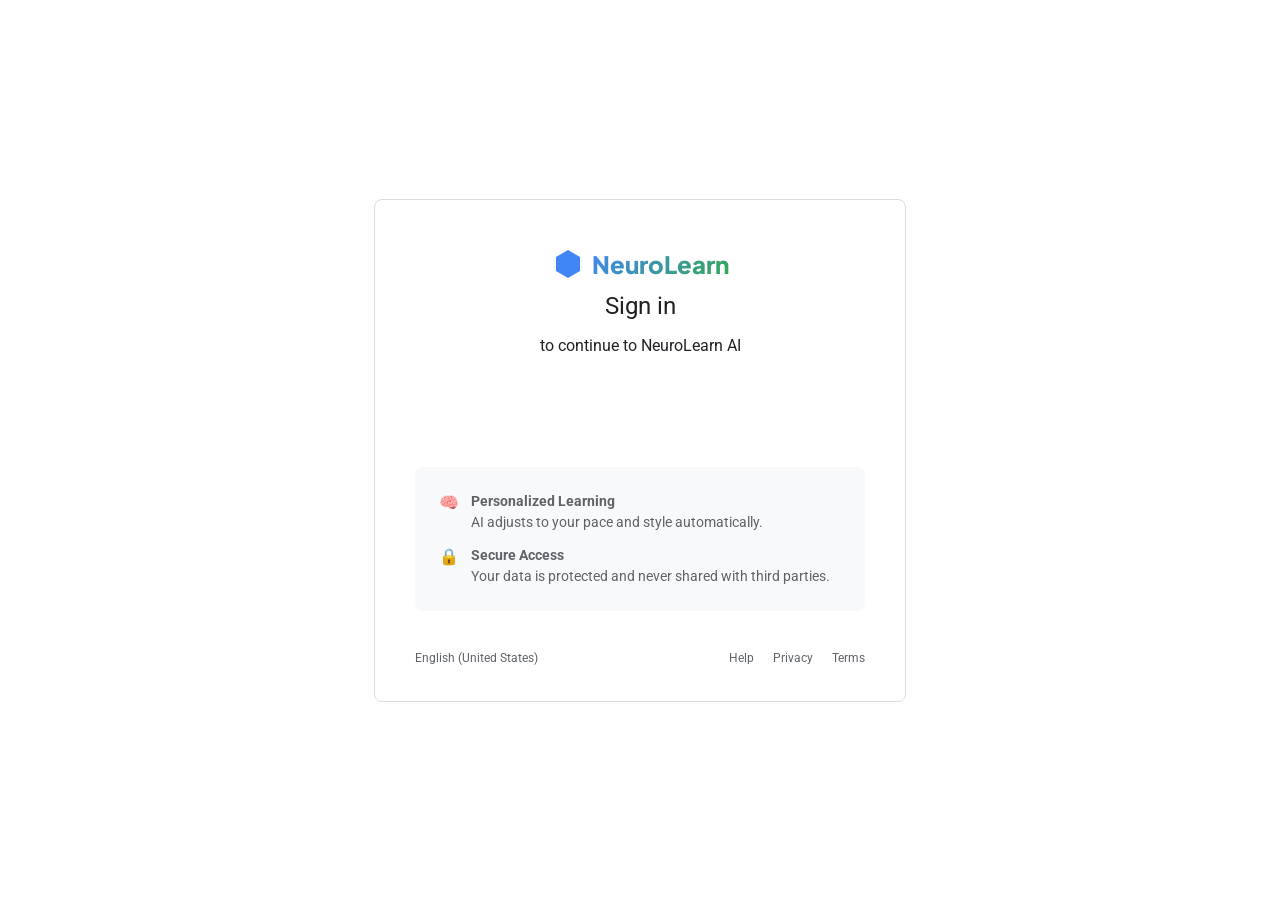
==== frontend/lesson.html @ 1ff62904 "Fix Google Auth and Security" ====
<!DOCTYPE html>
<html lang="en">
<head>
    <meta charset="UTF-8">
    <meta name="viewport" content="width=device-width, initial-scale=1.0">
    <title>NeuroLearn - AI Lesson</title>
    <link rel="stylesheet" href="styles.css">
    <link href="https://fonts.googleapis.com/css2?family=Plus+Jakarta+Sans:wght@300;400;500;600;700;800&family=JetBrains+Mono:wght@400;500&display=swap" rel="stylesheet">
    <style>
        body { background: var(--gray-50); }
        .lesson-page { max-width: 860px; margin: 0 auto; padding: 32px 24px; position: relative; z-index: 1; }
        .back-btn {
            display: inline-flex; align-items: center; gap: 8px;
            color: #667eea; font-weight: 600; font-size: 14px;
            text-decoration: none; margin-bottom: 24px;
            background: white; padding: 8px 16px; border-radius: 10px;
            border: 1px solid #e5e7eb; transition: all 0.2s;
        }
        .back-btn:hover { box-shadow: 0 4px 12px rgba(102,126,234,0.15); transform: translateX(-2px); }
        .lesson-card { background: white; border-radius: 20px; overflow: hidden; box-shadow: 0 4px 24px rgba(0,0,0,0.06); }
        .lesson-header {
            background: linear-gradient(135deg, #667eea, #764ba2);
            padding: 40px; color: white;
        }
        .lesson-meta { display: flex; gap: 12px; flex-wrap: wrap; margin-bottom: 16px; }
        .lesson-tag {
            background: rgba(255,255,255,0.2); padding: 4px 12px;
            border-radius: 20px; font-size: 12px; font-weight: 600;
        }
        .lesson-header h1 { font-size: 28px; font-weight: 800; margin-bottom: 8px; }
        .lesson-header p { opacity: 0.85; font-size: 15px; }
        .objectives {
            background: rgba(255,255,255,0.15); border-radius: 12px;
            padding: 16px 20px; margin-top: 20px;
        }
        .objectives h4 {
            font-size: 13px; font-weight: 700; opacity: 0.8;
            margin-bottom: 8px; letter-spacing: 0.05em;
        }
        .objectives ul { list-style: none; display: flex; flex-direction: column; gap: 6px; }
        .objectives li { font-size: 14px; display: flex; align-items: center; gap: 8px; }
        .objectives li::before { content: '✓'; font-weight: 700; }
        .lesson-body { padding: 40px; }
        .section-block { margin-bottom: 40px; }
        .section-block h3 {
            font-size: 20px; font-weight: 700; color: #111827;
            margin-bottom: 16px; padding-bottom: 8px;
            border-bottom: 2px solid #f3f4f6;
        }
        .section-block p { font-size: 15px; line-height: 1.8; color: #374151; margin-bottom: 16px; }
        .key-point {
            background: linear-gradient(135deg, #667eea10, #764ba210);
            border-left: 4px solid #667eea; border-radius: 0 12px 12px 0;
            padding: 14px 18px; font-size: 14px; font-weight: 600;
            color: #374151; margin-top: 16px;
        }
        .key-point::before { content: '💡 Key Point: '; color: #667eea; }
        .code-block {
            background: #1f2937; color: #e5e7eb; padding: 24px;
            border-radius: 12px; font-family: 'JetBrains Mono', monospace;
            font-size: 13px; line-height: 1.7; overflow-x: auto;
            margin: 16px 0; position: relative;
        }
        .code-block pre { margin: 0; white-space: pre-wrap; word-break: break-word; }
        .code-label {
            position: absolute; top: 8px; right: 12px;
            font-size: 11px; color: #6b7280;
            font-family: 'Plus Jakarta Sans', sans-serif;
        }
        .quiz-section { margin-top: 48px; }
        .quiz-section h2 { font-size: 22px; font-weight: 800; color: #111827; margin-bottom: 24px; }
        .quiz-question {
            background: #f9fafb; border-radius: 16px; padding: 24px;
            margin-bottom: 20px; border: 2px solid #e5e7eb; transition: border-color 0.2s;
        }
        .quiz-question.correct  { border-color: #10b981; background: #f0fdf4; }
        .quiz-question.incorrect { border-color: #ef4444; background: #fef2f2; }
        .question-text { font-size: 16px; font-weight: 600; color: #111827; margin-bottom: 16px; }
        .options { display: flex; flex-direction: column; gap: 10px; }
        .option-btn {
            padding: 12px 16px; background: white; border: 2px solid #e5e7eb;
            border-radius: 10px; text-align: left; cursor: pointer; font-size: 14px;
            font-weight: 500; color: #374151; transition: all 0.2s;
            font-family: 'Plus Jakarta Sans', sans-serif;
        }
        .option-btn:hover:not(:disabled) { border-color: #667eea; color: #667eea; }
        .option-btn.selected-correct   { background: #10b981; border-color: #10b981; color: white; }
        .option-btn.selected-incorrect { background: #ef4444; border-color: #ef4444; color: white; }
        .option-btn.reveal-correct     { background: #d1fae5; border-color: #10b981; color: #065f46; }
        .feedback-box {
            margin-top: 12px; padding: 12px 16px; background: white;
            border-radius: 10px; font-size: 13px; color: #374151;
            line-height: 1.6; display: none; border: 1px solid #e5e7eb;
        }
        .feedback-box.visible { display: block; }
        .ai-loading {
            display: flex; flex-direction: column; align-items: center;
            justify-content: center; padding: 80px 40px; gap: 20px;
        }
        .ai-loading-spinner {
            width: 56px; height: 56px; border: 4px solid #e5e7eb;
            border-top-color: #667eea; border-radius: 50%;
            animation: spin 0.8s linear infinite;
        }
        .ai-loading p     { color: #667eea; font-weight: 600; font-size: 16px; }
        .ai-loading small { color: #9ca3af; font-size: 13px; }
        @keyframes spin { to { transform: rotate(360deg); } }
        .summary-box {
            background: linear-gradient(135deg, #667eea08, #764ba208);
            border: 1px solid #667eea30; border-radius: 16px;
            padding: 24px; margin: 32px 0;
        }
        .summary-box h3 { font-size: 16px; font-weight: 700; color: #667eea; margin-bottom: 8px; }
        .summary-box p  { font-size: 15px; color: #374151; line-height: 1.7; }
        .next-topic-badge {
            display: inline-flex; align-items: center; gap: 8px;
            background: linear-gradient(135deg, #667eea, #764ba2);
            color: white; padding: 8px 16px; border-radius: 20px;
            font-size: 13px; font-weight: 600; margin-top: 12px;
        }
        .lesson-actions {
            display: flex; justify-content: space-between; align-items: center;
            padding: 24px 40px; border-top: 1px solid #f3f4f6; background: #fafafa;
        }
        .complete-btn {
            background: linear-gradient(135deg, #10b981, #059669);
            color: white; border: none; padding: 12px 28px;
            border-radius: 12px; font-size: 15px; font-weight: 700;
            cursor: pointer; transition: all 0.2s;
            font-family: 'Plus Jakarta Sans', sans-serif;
        }
        .complete-btn:hover    { transform: translateY(-2px); box-shadow: 0 8px 20px rgba(16,185,129,0.3); }
        .complete-btn:disabled { opacity: 0.6; cursor: not-allowed; transform: none; }
        .score-badge { font-size: 14px; font-weight: 600; color: #6b7280; }
        .score-badge span { color: #667eea; font-size: 20px; font-weight: 800; }
        .error-btn {
            background: linear-gradient(135deg, #667eea, #764ba2);
            color: white; border: none; padding: 12px 28px;
            border-radius: 12px; font-size: 15px; font-weight: 700;
            cursor: pointer; margin-top: 16px;
            font-family: 'Plus Jakarta Sans', sans-serif;
        }
    </style>
</head>
<body>
    <div class="animated-bg">
        <div class="gradient-orb orb-1"></div>
        <div class="gradient-orb orb-2"></div>
    </div>

    <div class="lesson-page">
        <a href="index.html" class="back-btn">← Back to Dashboard</a>

        <div class="lesson-card" id="lesson-card">
            <div class="ai-loading" id="ai-loading">
                <div class="ai-loading-spinner"></div>
                <p>🧠 Gemini AI is generating your lesson...</p>
                <small>Personalizing content for your learning style</small>
            </div>
        </div>
    </div>

    <script>
        const API_BASE_URL = 'https://ai-neuro-backend.onrender.com';

        // Get user from localStorage
        const userStr = localStorage.getItem('neurolearn_user');
        const currentUser = userStr ? JSON.parse(userStr) : null;
        if (!currentUser || !currentUser.user_id) {
            window.location.href = 'login.html';
        }
        
        const AUTH_TOKEN = currentUser?.id_token;

        // Get URL params
        const params     = new URLSearchParams(window.location.search);
        const topic      = params.get('topic')      || 'Dictionary Methods & Comprehensions';
        const difficulty = params.get('difficulty') || 'intermediate';

        let lessonData   = null;
        let quizScore    = 0;
        let quizAnswered = 0;

        window.addEventListener('load', generateLesson);

        async function generateLesson() {
            // Show loading state
            document.getElementById('lesson-card').innerHTML = `
                <div class="ai-loading">
                    <div class="ai-loading-spinner"></div>
                    <p>🧠 Gemini AI is generating your lesson...</p>
                    <small>Personalizing content for your learning style</small>
                </div>
            `;

            try {
                const response = await fetch(`${API_BASE_URL}/api/v1/adaptation/generate-lesson`, {
                    method: 'POST',
                    headers: { 
                        'Content-Type': 'application/json',
                        'Authorization': `Bearer ${AUTH_TOKEN}`
                    },
                    body: JSON.stringify({
                        user_id: currentUser.user_id,
                        topic: topic,
                        learning_style: currentUser.learning_style || 'visual',
                        difficulty: difficulty,
                        user_name: currentUser.name?.split(' ')[0] || 'Student',
                        cognitive_capacity: currentUser.cognitive_capacity || 7.0
                    })
                });

                if (!response.ok) throw new Error('Generation failed');

                const result = await response.json();
                lessonData = result.data;
                renderLesson(lessonData);

            } catch (error) {
                console.error('Lesson generation error:', error);
                renderError();
            }
        }

        function renderLesson(lesson) {
            const card = document.getElementById('lesson-card');

            const sectionsHTML = lesson.sections.map(section => `
                <div class="section-block">
                    <h3>${section.heading}</h3>
                    <p>${section.content}</p>
                    ${section.code_example ? `
                        <div class="code-block">
                            <span class="code-label">Python</span>
                            <pre>${escapeHtml(section.code_example)}</pre>
                        </div>` : ''}
                    ${section.key_point ? `
                        <div class="key-point">${section.key_point}</div>` : ''}
                </div>
            `).join('');

            const quizHTML = lesson.quiz.map((q, i) => `
                <div class="quiz-question" id="q-${i}">
                    <div class="question-text">Q${i + 1}. ${q.question}</div>
                    <div class="options">
                        ${q.options.map((opt, j) => `
                            <button class="option-btn"
                                onclick="answerQuiz(${i}, ${j})"
                                id="opt-${i}-${j}">
                                ${String.fromCharCode(65 + j)}. ${opt}
                            </button>
                        `).join('')}
                    </div>
                    <div class="feedback-box" id="feedback-${i}"></div>
                </div>
            `).join('');

            card.innerHTML = `
                <div class="lesson-header">
                    <div class="lesson-meta">
                        <span class="lesson-tag">🤖 AI Generated</span>
                        <span class="lesson-tag">${lesson.duration_minutes} min</span>
                        <span class="lesson-tag">${difficulty}</span>
                        <span class="lesson-tag">${currentUser.learning_style || 'visual'} learner</span>
                    </div>
                    <h1>${lesson.title}</h1>
                    <p>${lesson.module}</p>
                    <div class="objectives">
                        <h4>LEARNING OBJECTIVES</h4>
                        <ul>${lesson.objectives.map(o => `<li>${o}</li>`).join('')}</ul>
                    </div>
                </div>

                <div class="lesson-body">
                    ${sectionsHTML}

                    <div class="summary-box">
                        <h3>📝 Summary</h3>
                        <p>${lesson.summary}</p>
                        <div class="next-topic-badge">→ Next: ${lesson.next_topic}</div>
                    </div>

                    <div class="quiz-section">
                        <h2>🧪 Knowledge Check</h2>
                        ${quizHTML}
                    </div>
                </div>

                <div class="lesson-actions">
                    <div class="score-badge">
                        Quiz Score: <span id="score-display">0</span> / ${lesson.quiz.length}
                    </div>
                    <button class="complete-btn" onclick="markComplete()" id="complete-btn">
                        Mark Complete ✓
                    </button>
                </div>
            `;
        }

        async function answerQuiz(questionIndex, answerIndex) {
            const q = lessonData.quiz[questionIndex];

            // Disable all options for this question
            document.querySelectorAll(`#q-${questionIndex} .option-btn`)
                .forEach(btn => btn.disabled = true);

            const isCorrect   = answerIndex === q.correct;
            const questionEl  = document.getElementById(`q-${questionIndex}`);
            const feedbackEl  = document.getElementById(`feedback-${questionIndex}`);
            const selectedBtn = document.getElementById(`opt-${questionIndex}-${answerIndex}`);

            selectedBtn.classList.add(isCorrect ? 'selected-correct' : 'selected-incorrect');

            if (!isCorrect) {
                document.getElementById(`opt-${questionIndex}-${q.correct}`)
                    .classList.add('reveal-correct');
            }

            questionEl.classList.add(isCorrect ? 'correct' : 'incorrect');

            if (isCorrect) quizScore++;
            quizAnswered++;

            const scoreEl = document.getElementById('score-display');
            if (scoreEl) scoreEl.textContent = quizScore;

            // Show AI feedback
            feedbackEl.textContent = '🤖 Getting personalized feedback...';
            feedbackEl.classList.add('visible');

            try {
                const res = await fetch(`${API_BASE_URL}/api/v1/adaptation/quiz-feedback`, {
                    method: 'POST',
                    headers: { 
                        'Content-Type': 'application/json',
                        'Authorization': `Bearer ${AUTH_TOKEN}`
                    },
                    body: JSON.stringify({
                        question: q.question,
                        user_answer: answerIndex,
                        correct_answer: q.correct,
                        explanation: q.explanation,
                        learning_style: currentUser.learning_style || 'visual'
                    })
                });

                const data = await res.json();
                feedbackEl.textContent = data.data.feedback;

            } catch {
                feedbackEl.textContent = isCorrect
                    ? `✅ Correct! ${q.explanation}`
                    : `❌ ${q.explanation}`;
            }
        }

        async function markComplete() {
            const btn = document.getElementById('complete-btn');
            btn.disabled = true;
            btn.textContent = 'Saving...';

            try {
                await fetch(`${API_BASE_URL}/api/v1/assessment/analytics`, {
                    method: 'POST',
                    headers: { 
                        'Content-Type': 'application/json',
                        'Authorization': `Bearer ${AUTH_TOKEN}`
                    },
                    body: JSON.stringify({
                        user_id: currentUser.user_id,
                        session_id: `session_${Date.now()}`,
                        engagement_score: 0.85,
                        focus_level: 0.80,
                        interaction_count: quizAnswered,
                        time_on_task_minutes: lessonData?.duration_minutes || 30,
                        completion_rate: 1.0,
                        error_rate: quizAnswered > 0
                            ? (quizAnswered - quizScore) / quizAnswered
                            : 0,
                        help_requests: 0
                    })
                });
            } catch (e) {
                console.log('Analytics error:', e);
            }

            btn.textContent = '✅ Completed!';
            btn.style.background = 'linear-gradient(135deg, #10b981, #059669)';

            setTimeout(() => window.location.href = 'index.html', 1500);
        }

        function renderError() {
            document.getElementById('lesson-card').innerHTML = `
                <div class="ai-loading">
                    <p style="color:#ef4444; font-size:18px;">⚠️ Failed to generate lesson</p>
                    <small>Check your GEMINI_API_KEY in Render environment variables</small>
                    <button class="error-btn" onclick="generateLesson()">Try Again</button>
                </div>
            `;
        }

        function escapeHtml(str) {
            if (!str) return '';
            return str
                .replace(/&/g, '&amp;')
                .replace(/</g, '&lt;')
                .replace(/>/g, '&gt;')
                .replace(/"/g, '&quot;');
        }
    </script>
</body>
</html>
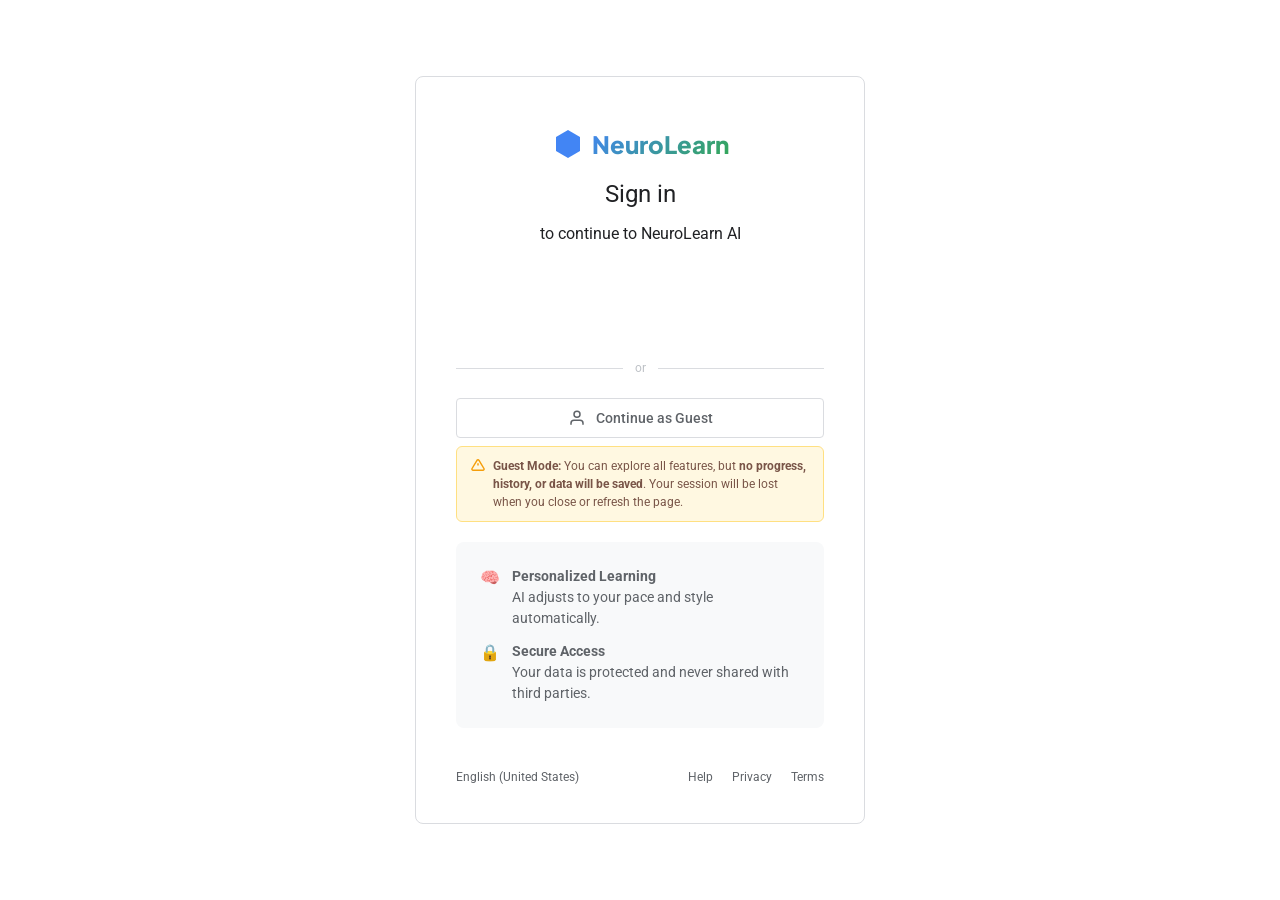
==== commit b064bbc7: "feat: Next-level UI/UX overhaul — dark mode, modals, quiz engine, streak calendar, animations, all b" ====
--- a/frontend/lesson.html
+++ b/frontend/lesson.html
@@ -1,413 +1,603 @@
 <!DOCTYPE html>
 <html lang="en">
 <head>
-    <meta charset="UTF-8">
-    <meta name="viewport" content="width=device-width, initial-scale=1.0">
-    <title>NeuroLearn - AI Lesson</title>
-    <link rel="stylesheet" href="styles.css">
-    <link href="https://fonts.googleapis.com/css2?family=Plus+Jakarta+Sans:wght@300;400;500;600;700;800&family=JetBrains+Mono:wght@400;500&display=swap" rel="stylesheet">
-    <style>
-        body { background: var(--gray-50); }
-        .lesson-page { max-width: 860px; margin: 0 auto; padding: 32px 24px; position: relative; z-index: 1; }
-        .back-btn {
-            display: inline-flex; align-items: center; gap: 8px;
-            color: #667eea; font-weight: 600; font-size: 14px;
-            text-decoration: none; margin-bottom: 24px;
-            background: white; padding: 8px 16px; border-radius: 10px;
-            border: 1px solid #e5e7eb; transition: all 0.2s;
-        }
-        .back-btn:hover { box-shadow: 0 4px 12px rgba(102,126,234,0.15); transform: translateX(-2px); }
-        .lesson-card { background: white; border-radius: 20px; overflow: hidden; box-shadow: 0 4px 24px rgba(0,0,0,0.06); }
-        .lesson-header {
-            background: linear-gradient(135deg, #667eea, #764ba2);
-            padding: 40px; color: white;
-        }
-        .lesson-meta { display: flex; gap: 12px; flex-wrap: wrap; margin-bottom: 16px; }
-        .lesson-tag {
-            background: rgba(255,255,255,0.2); padding: 4px 12px;
-            border-radius: 20px; font-size: 12px; font-weight: 600;
-        }
-        .lesson-header h1 { font-size: 28px; font-weight: 800; margin-bottom: 8px; }
-        .lesson-header p { opacity: 0.85; font-size: 15px; }
-        .objectives {
-            background: rgba(255,255,255,0.15); border-radius: 12px;
-            padding: 16px 20px; margin-top: 20px;
-        }
-        .objectives h4 {
-            font-size: 13px; font-weight: 700; opacity: 0.8;
-            margin-bottom: 8px; letter-spacing: 0.05em;
-        }
-        .objectives ul { list-style: none; display: flex; flex-direction: column; gap: 6px; }
-        .objectives li { font-size: 14px; display: flex; align-items: center; gap: 8px; }
-        .objectives li::before { content: '✓'; font-weight: 700; }
-        .lesson-body { padding: 40px; }
-        .section-block { margin-bottom: 40px; }
-        .section-block h3 {
-            font-size: 20px; font-weight: 700; color: #111827;
-            margin-bottom: 16px; padding-bottom: 8px;
-            border-bottom: 2px solid #f3f4f6;
-        }
-        .section-block p { font-size: 15px; line-height: 1.8; color: #374151; margin-bottom: 16px; }
-        .key-point {
-            background: linear-gradient(135deg, #667eea10, #764ba210);
-            border-left: 4px solid #667eea; border-radius: 0 12px 12px 0;
-            padding: 14px 18px; font-size: 14px; font-weight: 600;
-            color: #374151; margin-top: 16px;
-        }
-        .key-point::before { content: '💡 Key Point: '; color: #667eea; }
-        .code-block {
-            background: #1f2937; color: #e5e7eb; padding: 24px;
-            border-radius: 12px; font-family: 'JetBrains Mono', monospace;
-            font-size: 13px; line-height: 1.7; overflow-x: auto;
-            margin: 16px 0; position: relative;
-        }
-        .code-block pre { margin: 0; white-space: pre-wrap; word-break: break-word; }
-        .code-label {
-            position: absolute; top: 8px; right: 12px;
-            font-size: 11px; color: #6b7280;
-            font-family: 'Plus Jakarta Sans', sans-serif;
-        }
-        .quiz-section { margin-top: 48px; }
-        .quiz-section h2 { font-size: 22px; font-weight: 800; color: #111827; margin-bottom: 24px; }
-        .quiz-question {
-            background: #f9fafb; border-radius: 16px; padding: 24px;
-            margin-bottom: 20px; border: 2px solid #e5e7eb; transition: border-color 0.2s;
-        }
-        .quiz-question.correct  { border-color: #10b981; background: #f0fdf4; }
-        .quiz-question.incorrect { border-color: #ef4444; background: #fef2f2; }
-        .question-text { font-size: 16px; font-weight: 600; color: #111827; margin-bottom: 16px; }
-        .options { display: flex; flex-direction: column; gap: 10px; }
-        .option-btn {
-            padding: 12px 16px; background: white; border: 2px solid #e5e7eb;
-            border-radius: 10px; text-align: left; cursor: pointer; font-size: 14px;
-            font-weight: 500; color: #374151; transition: all 0.2s;
-            font-family: 'Plus Jakarta Sans', sans-serif;
-        }
-        .option-btn:hover:not(:disabled) { border-color: #667eea; color: #667eea; }
-        .option-btn.selected-correct   { background: #10b981; border-color: #10b981; color: white; }
-        .option-btn.selected-incorrect { background: #ef4444; border-color: #ef4444; color: white; }
-        .option-btn.reveal-correct     { background: #d1fae5; border-color: #10b981; color: #065f46; }
-        .feedback-box {
-            margin-top: 12px; padding: 12px 16px; background: white;
-            border-radius: 10px; font-size: 13px; color: #374151;
-            line-height: 1.6; display: none; border: 1px solid #e5e7eb;
-        }
-        .feedback-box.visible { display: block; }
-        .ai-loading {
-            display: flex; flex-direction: column; align-items: center;
-            justify-content: center; padding: 80px 40px; gap: 20px;
-        }
-        .ai-loading-spinner {
-            width: 56px; height: 56px; border: 4px solid #e5e7eb;
-            border-top-color: #667eea; border-radius: 50%;
-            animation: spin 0.8s linear infinite;
-        }
-        .ai-loading p     { color: #667eea; font-weight: 600; font-size: 16px; }
-        .ai-loading small { color: #9ca3af; font-size: 13px; }
-        @keyframes spin { to { transform: rotate(360deg); } }
-        .summary-box {
-            background: linear-gradient(135deg, #667eea08, #764ba208);
-            border: 1px solid #667eea30; border-radius: 16px;
-            padding: 24px; margin: 32px 0;
-        }
-        .summary-box h3 { font-size: 16px; font-weight: 700; color: #667eea; margin-bottom: 8px; }
-        .summary-box p  { font-size: 15px; color: #374151; line-height: 1.7; }
-        .next-topic-badge {
-            display: inline-flex; align-items: center; gap: 8px;
-            background: linear-gradient(135deg, #667eea, #764ba2);
-            color: white; padding: 8px 16px; border-radius: 20px;
-            font-size: 13px; font-weight: 600; margin-top: 12px;
-        }
-        .lesson-actions {
-            display: flex; justify-content: space-between; align-items: center;
-            padding: 24px 40px; border-top: 1px solid #f3f4f6; background: #fafafa;
-        }
-        .complete-btn {
-            background: linear-gradient(135deg, #10b981, #059669);
-            color: white; border: none; padding: 12px 28px;
-            border-radius: 12px; font-size: 15px; font-weight: 700;
-            cursor: pointer; transition: all 0.2s;
-            font-family: 'Plus Jakarta Sans', sans-serif;
-        }
-        .complete-btn:hover    { transform: translateY(-2px); box-shadow: 0 8px 20px rgba(16,185,129,0.3); }
-        .complete-btn:disabled { opacity: 0.6; cursor: not-allowed; transform: none; }
-        .score-badge { font-size: 14px; font-weight: 600; color: #6b7280; }
-        .score-badge span { color: #667eea; font-size: 20px; font-weight: 800; }
-        .error-btn {
-            background: linear-gradient(135deg, #667eea, #764ba2);
-            color: white; border: none; padding: 12px 28px;
-            border-radius: 12px; font-size: 15px; font-weight: 700;
-            cursor: pointer; margin-top: 16px;
-            font-family: 'Plus Jakarta Sans', sans-serif;
-        }
-    </style>
+<meta charset="UTF-8">
+<meta name="viewport" content="width=device-width, initial-scale=1.0">
+<title>Lesson — NeuroLearn AI</title>
+<meta name="description" content="AI-generated adaptive lesson with quiz.">
+<link href="https://fonts.googleapis.com/css2?family=Plus+Jakarta+Sans:wght@400;500;600;700;800&display=swap" rel="stylesheet">
+<link rel="stylesheet" href="styles.css">
+<style>
+/* Lesson-specific overrides */
+.lesson-page { margin-left:var(--sidebar-w); padding:28px 32px; min-height:100vh; position:relative; z-index:1; }
+@media(max-width:768px){.lesson-page{margin-left:0;padding:16px;}}
+
+.lesson-top { display:flex; align-items:center; gap:12px; margin-bottom:24px; flex-wrap:wrap; }
+.back-btn { display:flex; align-items:center; gap:6px; background:var(--surface-2); border:1px solid var(--border);
+  border-radius:var(--radius-sm); padding:8px 14px; color:var(--text-secondary); font-size:13px; font-weight:600;
+  cursor:pointer; font-family:inherit; transition:all var(--dur-fast); text-decoration:none; }
+.back-btn:hover { background:var(--surface-3); color:var(--text-primary); }
+
+.lesson-title-area { flex:1; }
+.lesson-title { font-size:22px; font-weight:800; }
+.lesson-meta-row { display:flex; gap:8px; margin-top:4px; align-items:center; }
+
+.lesson-grid { display:grid; grid-template-columns:1fr 340px; gap:20px; }
+@media(max-width:1000px){.lesson-grid{grid-template-columns:1fr;}}
+
+/* Content area */
+.content-area {
+  background:var(--surface-1); border:1px solid var(--border); border-radius:var(--radius-lg);
+  overflow:hidden; display:flex; flex-direction:column;
+}
+.content-scroll { flex:1; padding:28px; overflow-y:auto; line-height:1.8; }
+.content-scroll h2 { font-size:19px; font-weight:800; margin:22px 0 10px; color:var(--brand-purple); }
+.content-scroll h3 { font-size:15px; font-weight:700; margin:16px 0 8px; color:var(--text-primary); }
+.content-scroll p  { color:var(--text-secondary); margin-bottom:12px; }
+.content-scroll ul { color:var(--text-secondary); padding-left:20px; margin-bottom:12px; }
+.content-scroll li { margin-bottom:5px; }
+.content-scroll code {
+  background:var(--surface-3); color:var(--brand-teal);
+  padding:2px 7px; border-radius:4px; font-size:13px; font-family:monospace;
+}
+.content-scroll pre {
+  background:var(--surface-3); padding:16px; border-radius:var(--radius-md);
+  overflow-x:auto; margin:12px 0; border:1px solid var(--border);
+  font-family:monospace; font-size:13px; color:var(--text-primary);
+}
+.section-loader { display:flex; flex-direction:column; gap:12px; padding:20px 0; }
+.skel { height:16px; border-radius:6px; }
+.skel-sm { width:60%; }
+.skel-md { width:85%; }
+.skel-lg { width:95%; }
+
+.content-footer {
+  padding:18px 28px; border-top:1px solid var(--border);
+  display:flex; justify-content:space-between; align-items:center; gap:12px;
+}
+.lesson-progress { flex:1; }
+.lesson-progress-bar { height:6px; background:var(--surface-3); border-radius:4px; overflow:hidden; margin-top:4px; }
+.lesson-progress-fill { height:100%; background:var(--grad-primary); width:0%; transition:width 1s var(--ease-spring); border-radius:4px; }
+
+/* Sidebar panel */
+.lesson-sidebar { display:flex; flex-direction:column; gap:16px; }
+
+/* Quiz card */
+.quiz-card {
+  background:var(--surface-1); border:1px solid var(--border); border-radius:var(--radius-lg); overflow:hidden;
+  position:sticky; top:20px;
+}
+.quiz-head { padding:18px 20px; border-bottom:1px solid var(--border); display:flex; justify-content:space-between; align-items:center; }
+.quiz-head-title { font-size:14px; font-weight:700; }
+.quiz-counter { font-size:12px; color:var(--text-muted); }
+.quiz-body { padding:20px; }
+
+.question-text { font-size:14px; font-weight:600; margin-bottom:14px; line-height:1.5; color:var(--text-primary); }
+.options-list { display:flex; flex-direction:column; gap:8px; }
+.opt-btn {
+  padding:11px 15px; border-radius:var(--radius-sm);
+  border:1.5px solid var(--border); background:var(--surface-2);
+  color:var(--text-secondary); font-size:13px; font-weight:500;
+  cursor:pointer; text-align:left; font-family:inherit; width:100%;
+  transition:all var(--dur-fast);
+}
+.opt-btn:hover:not(:disabled) { border-color:var(--brand-purple); background:rgba(124,92,252,.08); color:var(--text-primary); }
+.opt-btn.selected { border-color:var(--brand-purple); background:rgba(124,92,252,.15); color:var(--brand-purple); }
+.opt-btn.correct  { border-color:var(--brand-teal);   background:rgba(0,212,170,.12); color:var(--brand-teal); }
+.opt-btn.wrong    { border-color:#f05f5f;              background:rgba(240,95,95,.10); color:#f05f5f; }
+
+.quiz-feedback {
+  margin-top:12px; padding:10px 14px; border-radius:var(--radius-sm); font-size:12px; display:none;
+}
+.quiz-feedback.show{ display:block; }
+.fb-correct { background:rgba(0,212,170,.1); border:1px solid rgba(0,212,170,.25); color:var(--brand-teal); }
+.fb-wrong   { background:rgba(240,95,95,.1); border:1px solid rgba(240,95,95,.25); color:#f05f5f; }
+
+.quiz-action { margin-top:14px; display:flex; gap:8px; justify-content:flex-end; }
+
+/* Score card */
+.score-card {
+  background:var(--surface-1); border:1px solid var(--border); border-radius:var(--radius-lg); padding:20px;
+  text-align:center;
+}
+.score-ring { margin:0 auto 12px; display:flex; align-items:center; justify-content:center; position:relative; }
+.score-ring-inner { position:absolute; text-align:center; }
+.score-big { font-size:24px; font-weight:800; }
+.score-sub { font-size:10px; color:var(--text-muted); }
+.score-label { font-size:13px; color:var(--text-secondary); margin-top:6px; }
+
+/* Floating AI badge */
+.ai-badge {
+  position:fixed; bottom:24px; right:24px; z-index:100;
+  background:var(--grad-primary); color:#fff;
+  border-radius:50px; padding:10px 18px; font-size:12px; font-weight:700;
+  box-shadow:var(--shadow-purple); display:flex; align-items:center; gap:6px;
+  animation:float-badge 3s ease-in-out infinite;
+  cursor:pointer;
+}
+@keyframes float-badge {
+  0%,100%{transform:translateY(0);}
+  50%{transform:translateY(-5px);}
+}
+
+/* Loading spinner full screen */
+.full-loader {
+  display:flex; flex-direction:column; align-items:center; justify-content:center;
+  padding:60px 20px; gap:16px;
+}
+.big-spinner {
+  width:40px; height:40px; border:3px solid var(--surface-3);
+  border-top-color:var(--brand-purple); border-radius:50%;
+  animation:spin 1s linear infinite;
+}
+.loading-text { font-size:14px; color:var(--text-secondary); }
+</style>
 </head>
 <body>
-    <div class="animated-bg">
-        <div class="gradient-orb orb-1"></div>
-        <div class="gradient-orb orb-2"></div>
+
+<div class="mesh-bg">
+  <div class="mesh-orb mesh-orb-1"></div>
+  <div class="mesh-orb mesh-orb-2"></div>
+</div>
+
+<div id="toast-container"></div>
+
+<!-- Mobile hamburger -->
+<button class="hamburger" id="hamburger">☰</button>
+<div class="sidebar-overlay" id="sidebar-overlay"></div>
+
+<!-- Sidebar -->
+<aside class="sidebar" id="sidebar">
+  <div class="sidebar-header">
+    <a href="index.html" class="logo">
+      <div class="logo-icon">🧠</div>
+      <span class="logo-text">NeuroLearn</span>
+    </a>
+  </div>
+  <div class="nav-section">
+    <span class="nav-label">Navigation</span>
+    <a class="nav-item" href="index.html">
+      <span class="icon">🏠</span><span class="label">Dashboard</span>
+    </a>
+    <a class="nav-item active" href="#">
+      <span class="icon">📖</span><span class="label">Current Lesson</span>
+    </a>
+  </div>
+  <div class="sidebar-footer">
+    <div class="user-card">
+      <div class="user-avatar" id="user-avatar"><span id="user-initials">?</span></div>
+      <div class="user-info">
+        <div class="user-name" id="user-name">Loading…</div>
+        <div class="user-email" id="user-email">…</div>
+      </div>
     </div>
-
-    <div class="lesson-page">
-        <a href="index.html" class="back-btn">← Back to Dashboard</a>
-
-        <div class="lesson-card" id="lesson-card">
-            <div class="ai-loading" id="ai-loading">
-                <div class="ai-loading-spinner"></div>
-                <p>🧠 Gemini AI is generating your lesson...</p>
-                <small>Personalizing content for your learning style</small>
-            </div>
+    <button class="logout-btn" onclick="logout()">
+      <svg width="13" height="13" viewBox="0 0 24 24" fill="none" stroke="currentColor" stroke-width="2"><path d="M9 21H5a2 2 0 0 1-2-2V5a2 2 0 0 1 2-2h4"/><polyline points="16 17 21 12 16 7"/><line x1="21" y1="12" x2="9" y2="12"/></svg>
+      Sign Out
+    </button>
+  </div>
+</aside>
+
+<div class="lesson-page">
+
+  <!-- Top bar -->
+  <div class="lesson-top anim-rise">
+    <a href="index.html" class="back-btn">
+      <svg width="14" height="14" viewBox="0 0 24 24" fill="none" stroke="currentColor" stroke-width="2"><polyline points="15 18 9 12 15 6"/></svg>
+      Dashboard
+    </a>
+    <div class="lesson-title-area">
+      <div class="lesson-title" id="lesson-title">AI Lesson</div>
+      <div class="lesson-meta-row">
+        <span class="chip chip-purple" id="lesson-diff-chip">Intermediate</span>
+        <span class="chip chip-teal" id="lesson-ai-badge">🤖 AI Generated</span>
+        <span style="font-size:12px;color:var(--text-muted)" id="lesson-duration"></span>
+      </div>
+    </div>
+  </div>
+
+  <!-- Main grid -->
+  <div class="lesson-grid">
+
+    <!-- Content area -->
+    <div class="content-area anim-rise" style="--delay:.1s">
+      <div class="content-scroll" id="lesson-content">
+        <!-- Loading skeleton -->
+        <div class="full-loader" id="content-loader">
+          <div class="big-spinner"></div>
+          <div class="loading-text">Generating your personalized lesson…</div>
+          <div style="font-size:11px;color:var(--text-muted)">This may take 10–20 seconds ☕</div>
         </div>
+      </div>
+      <div class="content-footer">
+        <div class="lesson-progress">
+          <div style="font-size:11px;color:var(--text-muted);margin-bottom:4px" id="progress-label">Reading…</div>
+          <div class="lesson-progress-bar">
+            <div class="lesson-progress-fill" id="lesson-prog-fill"></div>
+          </div>
+        </div>
+        <div style="display:flex;gap:8px">
+          <a href="index.html" class="btn btn-ghost btn-sm">← Back</a>
+          <button class="btn btn-primary btn-sm" id="btn-next-lesson" style="display:none" onclick="loadNewLesson()">
+            Next Lesson →
+          </button>
+        </div>
+      </div>
     </div>
 
-    <script>
-        const API_BASE_URL = 'https://ai-neuro-backend.onrender.com';
-
-        // Get user from localStorage
-        const userStr = localStorage.getItem('neurolearn_user');
-        const currentUser = userStr ? JSON.parse(userStr) : null;
-        if (!currentUser || !currentUser.user_id) {
-            window.location.href = 'login.html';
-        }
-        
-        const AUTH_TOKEN = currentUser?.id_token;
-
-        // Get URL params
-        const params     = new URLSearchParams(window.location.search);
-        const topic      = params.get('topic')      || 'Dictionary Methods & Comprehensions';
-        const difficulty = params.get('difficulty') || 'intermediate';
-
-        let lessonData   = null;
-        let quizScore    = 0;
-        let quizAnswered = 0;
-
-        window.addEventListener('load', generateLesson);
-
-        async function generateLesson() {
-            // Show loading state
-            document.getElementById('lesson-card').innerHTML = `
-                <div class="ai-loading">
-                    <div class="ai-loading-spinner"></div>
-                    <p>🧠 Gemini AI is generating your lesson...</p>
-                    <small>Personalizing content for your learning style</small>
-                </div>
-            `;
-
-            try {
-                const response = await fetch(`${API_BASE_URL}/api/v1/adaptation/generate-lesson`, {
-                    method: 'POST',
-                    headers: { 
-                        'Content-Type': 'application/json',
-                        'Authorization': `Bearer ${AUTH_TOKEN}`
-                    },
-                    body: JSON.stringify({
-                        user_id: currentUser.user_id,
-                        topic: topic,
-                        learning_style: currentUser.learning_style || 'visual',
-                        difficulty: difficulty,
-                        user_name: currentUser.name?.split(' ')[0] || 'Student',
-                        cognitive_capacity: currentUser.cognitive_capacity || 7.0
-                    })
-                });
-
-                if (!response.ok) throw new Error('Generation failed');
-
-                const result = await response.json();
-                lessonData = result.data;
-                renderLesson(lessonData);
-
-            } catch (error) {
-                console.error('Lesson generation error:', error);
-                renderError();
-            }
-        }
-
-        function renderLesson(lesson) {
-            const card = document.getElementById('lesson-card');
-
-            const sectionsHTML = lesson.sections.map(section => `
-                <div class="section-block">
-                    <h3>${section.heading}</h3>
-                    <p>${section.content}</p>
-                    ${section.code_example ? `
-                        <div class="code-block">
-                            <span class="code-label">Python</span>
-                            <pre>${escapeHtml(section.code_example)}</pre>
-                        </div>` : ''}
-                    ${section.key_point ? `
-                        <div class="key-point">${section.key_point}</div>` : ''}
-                </div>
-            `).join('');
-
-            const quizHTML = lesson.quiz.map((q, i) => `
-                <div class="quiz-question" id="q-${i}">
-                    <div class="question-text">Q${i + 1}. ${q.question}</div>
-                    <div class="options">
-                        ${q.options.map((opt, j) => `
-                            <button class="option-btn"
-                                onclick="answerQuiz(${i}, ${j})"
-                                id="opt-${i}-${j}">
-                                ${String.fromCharCode(65 + j)}. ${opt}
-                            </button>
-                        `).join('')}
-                    </div>
-                    <div class="feedback-box" id="feedback-${i}"></div>
-                </div>
-            `).join('');
-
-            card.innerHTML = `
-                <div class="lesson-header">
-                    <div class="lesson-meta">
-                        <span class="lesson-tag">🤖 AI Generated</span>
-                        <span class="lesson-tag">${lesson.duration_minutes} min</span>
-                        <span class="lesson-tag">${difficulty}</span>
-                        <span class="lesson-tag">${currentUser.learning_style || 'visual'} learner</span>
-                    </div>
-                    <h1>${lesson.title}</h1>
-                    <p>${lesson.module}</p>
-                    <div class="objectives">
-                        <h4>LEARNING OBJECTIVES</h4>
-                        <ul>${lesson.objectives.map(o => `<li>${o}</li>`).join('')}</ul>
-                    </div>
-                </div>
-
-                <div class="lesson-body">
-                    ${sectionsHTML}
-
-                    <div class="summary-box">
-                        <h3>📝 Summary</h3>
-                        <p>${lesson.summary}</p>
-                        <div class="next-topic-badge">→ Next: ${lesson.next_topic}</div>
-                    </div>
-
-                    <div class="quiz-section">
-                        <h2>🧪 Knowledge Check</h2>
-                        ${quizHTML}
-                    </div>
-                </div>
-
-                <div class="lesson-actions">
-                    <div class="score-badge">
-                        Quiz Score: <span id="score-display">0</span> / ${lesson.quiz.length}
-                    </div>
-                    <button class="complete-btn" onclick="markComplete()" id="complete-btn">
-                        Mark Complete ✓
-                    </button>
-                </div>
-            `;
-        }
-
-        async function answerQuiz(questionIndex, answerIndex) {
-            const q = lessonData.quiz[questionIndex];
-
-            // Disable all options for this question
-            document.querySelectorAll(`#q-${questionIndex} .option-btn`)
-                .forEach(btn => btn.disabled = true);
-
-            const isCorrect   = answerIndex === q.correct;
-            const questionEl  = document.getElementById(`q-${questionIndex}`);
-            const feedbackEl  = document.getElementById(`feedback-${questionIndex}`);
-            const selectedBtn = document.getElementById(`opt-${questionIndex}-${answerIndex}`);
-
-            selectedBtn.classList.add(isCorrect ? 'selected-correct' : 'selected-incorrect');
-
-            if (!isCorrect) {
-                document.getElementById(`opt-${questionIndex}-${q.correct}`)
-                    .classList.add('reveal-correct');
-            }
-
-            questionEl.classList.add(isCorrect ? 'correct' : 'incorrect');
-
-            if (isCorrect) quizScore++;
-            quizAnswered++;
-
-            const scoreEl = document.getElementById('score-display');
-            if (scoreEl) scoreEl.textContent = quizScore;
-
-            // Show AI feedback
-            feedbackEl.textContent = '🤖 Getting personalized feedback...';
-            feedbackEl.classList.add('visible');
-
-            try {
-                const res = await fetch(`${API_BASE_URL}/api/v1/adaptation/quiz-feedback`, {
-                    method: 'POST',
-                    headers: { 
-                        'Content-Type': 'application/json',
-                        'Authorization': `Bearer ${AUTH_TOKEN}`
-                    },
-                    body: JSON.stringify({
-                        question: q.question,
-                        user_answer: answerIndex,
-                        correct_answer: q.correct,
-                        explanation: q.explanation,
-                        learning_style: currentUser.learning_style || 'visual'
-                    })
-                });
-
-                const data = await res.json();
-                feedbackEl.textContent = data.data.feedback;
-
-            } catch {
-                feedbackEl.textContent = isCorrect
-                    ? `✅ Correct! ${q.explanation}`
-                    : `❌ ${q.explanation}`;
-            }
-        }
-
-        async function markComplete() {
-            const btn = document.getElementById('complete-btn');
-            btn.disabled = true;
-            btn.textContent = 'Saving...';
-
-            try {
-                await fetch(`${API_BASE_URL}/api/v1/assessment/analytics`, {
-                    method: 'POST',
-                    headers: { 
-                        'Content-Type': 'application/json',
-                        'Authorization': `Bearer ${AUTH_TOKEN}`
-                    },
-                    body: JSON.stringify({
-                        user_id: currentUser.user_id,
-                        session_id: `session_${Date.now()}`,
-                        engagement_score: 0.85,
-                        focus_level: 0.80,
-                        interaction_count: quizAnswered,
-                        time_on_task_minutes: lessonData?.duration_minutes || 30,
-                        completion_rate: 1.0,
-                        error_rate: quizAnswered > 0
-                            ? (quizAnswered - quizScore) / quizAnswered
-                            : 0,
-                        help_requests: 0
-                    })
-                });
-            } catch (e) {
-                console.log('Analytics error:', e);
-            }
-
-            btn.textContent = '✅ Completed!';
-            btn.style.background = 'linear-gradient(135deg, #10b981, #059669)';
-
-            setTimeout(() => window.location.href = 'index.html', 1500);
-        }
-
-        function renderError() {
-            document.getElementById('lesson-card').innerHTML = `
-                <div class="ai-loading">
-                    <p style="color:#ef4444; font-size:18px;">⚠️ Failed to generate lesson</p>
-                    <small>Check your GEMINI_API_KEY in Render environment variables</small>
-                    <button class="error-btn" onclick="generateLesson()">Try Again</button>
-                </div>
-            `;
-        }
-
-        function escapeHtml(str) {
-            if (!str) return '';
-            return str
-                .replace(/&/g, '&amp;')
-                .replace(/</g, '&lt;')
-                .replace(/>/g, '&gt;')
-                .replace(/"/g, '&quot;');
-        }
-    </script>
+    <!-- Right sidebar -->
+    <div class="lesson-sidebar">
+
+      <!-- Quiz -->
+      <div class="quiz-card anim-rise" style="--delay:.15s">
+        <div class="quiz-head">
+          <div class="quiz-head-title">📝 Knowledge Check</div>
+          <div class="quiz-counter" id="quiz-counter">Question 1 / 3</div>
+        </div>
+        <div class="quiz-body" id="quiz-body">
+          <div class="full-loader" style="padding:20px 0">
+            <div class="big-spinner" style="width:24px;height:24px;border-width:2px"></div>
+            <div class="loading-text" style="font-size:12px">Loading quiz…</div>
+          </div>
+        </div>
+      </div>
+
+      <!-- Score card -->
+      <div class="score-card anim-rise" style="--delay:.2s" id="score-card">
+        <div style="font-size:13px;font-weight:700;margin-bottom:14px">Session Score</div>
+        <div class="score-ring">
+          <svg width="90" height="90" viewBox="0 0 90 90">
+            <circle cx="45" cy="45" r="38" fill="none" stroke="var(--surface-3)" stroke-width="8"/>
+            <circle cx="45" cy="45" r="38" fill="none" stroke="url(#scoreGrad)" stroke-width="8"
+              stroke-dasharray="238" stroke-dashoffset="238" stroke-linecap="round"
+              id="score-circle" style="transform:rotate(-90deg);transform-origin:center;transition:stroke-dashoffset 1s ease"/>
+            <defs>
+              <linearGradient id="scoreGrad" x1="0" y1="0" x2="1" y2="0">
+                <stop offset="0%" stop-color="#7c5cfc"/>
+                <stop offset="100%" stop-color="#00d4aa"/>
+              </linearGradient>
+            </defs>
+          </svg>
+          <div class="score-ring-inner">
+            <span class="score-big" id="score-pct">0%</span>
+            <span class="score-sub">accuracy</span>
+          </div>
+        </div>
+        <div class="score-label" id="score-breakdown">Answer the quiz →</div>
+      </div>
+
+    </div>
+  </div>
+</div>
+
+<!-- AI floating badge -->
+<div class="ai-badge" onclick="loadNewLesson()" title="Generate a new lesson">
+  🤖 New Lesson
+</div>
+
+<script src="app.js"></script>
+<script>
+// ═══════════════════════════════════════
+// LESSON ENGINE
+// ═══════════════════════════════════════
+
+const params     = new URLSearchParams(window.location.search);
+const TOPIC      = params.get('topic')    || 'Python Basics';
+const DIFFICULTY = params.get('difficulty') || 'intermediate';
+const API_LESSON = 'https://ai-neuro-backend.onrender.com';
+
+// Set UI meta
+document.getElementById('lesson-title').textContent = TOPIC;
+document.getElementById('lesson-diff-chip').textContent = capitalize(DIFFICULTY);
+const diffColors = {beginner:'chip-teal', intermediate:'chip-purple', advanced:'chip-warn'};
+document.getElementById('lesson-diff-chip').className = 'chip ' + (diffColors[DIFFICULTY]||'chip-purple');
+
+// ── Quiz state ──
+let quizData      = [];
+let currentQ      = 0;
+let correctCount  = 0;
+let answered      = false;
+
+// ── Mobile sidebar from lesson page ──
+const sidebar = document.getElementById('sidebar');
+const overlay = document.getElementById('sidebar-overlay');
+document.getElementById('hamburger').addEventListener('click',()=>{ sidebar.classList.toggle('open'); overlay.classList.toggle('open'); });
+overlay.addEventListener('click',()=>{ sidebar.classList.remove('open'); overlay.classList.remove('open'); });
+
+// ─────────────────────────────────────
+// LESSON CONTENT
+// ─────────────────────────────────────
+async function loadLesson() {
+  const user = getCurrentUser?.();
+  const userId = user?.user_id || 'guest_demo';
+
+  try {
+    const authHeader = user?.id_token ? { 'Authorization':'Bearer '+user.id_token } : {};
+    const res = await fetch(`${API_LESSON}/api/v1/adaptation/generate-lesson`, {
+      method:'POST',
+      headers:{ 'Content-Type':'application/json', ...authHeader },
+      body:JSON.stringify({
+        user_id:userId, topic:TOPIC, difficulty:DIFFICULTY,
+        learning_style:'visual', cognitive_load_level:7
+      })
+    });
+
+    if (!res.ok) throw new Error('API error '+res.status);
+    const data = await res.json();
+    renderLesson(data.data || data);
+    loadQuiz(data.data || data);
+  } catch (err) {
+    console.warn('API offline, showing demo content:', err.message);
+    renderDemoLesson();
+    renderDemoQuiz();
+  }
+}
+
+function renderLesson(data) {
+  const content = data.content || data.lesson_content || '';
+  const sections = data.sections || [];
+  const duration = data.estimated_duration_minutes || data.duration_minutes || '~20';
+
+  document.getElementById('lesson-duration').textContent = `~${duration} min`;
+
+  let html = '';
+  if(sections.length) {
+    sections.forEach(s => {
+      html += `<h2>${s.title || s.section_title || ''}</h2>`;
+      html += `<p>${s.content || s.text || ''}</p>`;
+      if(s.code_example || s.code) html += `<pre>${escHtml(s.code_example || s.code)}</pre>`;
+    });
+  } else if(content) {
+    html = `<p>${content.replace(/\n\n/g,'</p><p>').replace(/\n/g,'<br>')}</p>`;
+  } else {
+    renderDemoLesson(); return;
+  }
+
+  document.getElementById('lesson-content').innerHTML = html;
+  animateProgress(75);
+  document.getElementById('btn-next-lesson').style.display = 'inline-flex';
+  document.getElementById('progress-label').textContent = 'Lesson loaded ✓';
+}
+
+function renderDemoLesson() {
+  const demos = {
+    beginner:`
+<h2>🐍 Introduction to ${TOPIC}</h2>
+<p>Welcome to your personalized AI lesson! This lesson covers the foundational concepts you need to get started.</p>
+<h3>What are Variables?</h3>
+<p>Variables are containers for storing data values. In Python, you don't need to declare a variable before using it.</p>
+<pre>name = "Alice"
+age = 25
+score = 98.5
+print(f"Hello {name}, you scored {score}!")</pre>
+<h3>Data Types</h3>
+<p>Python has several built-in data types:</p>
+<ul>
+  <li><code>str</code> — text, e.g. <code>"Hello"</code></li>
+  <li><code>int</code> — integers, e.g. <code>42</code></li>
+  <li><code>float</code> — decimals, e.g. <code>3.14</code></li>
+  <li><code>bool</code> — <code>True</code> or <code>False</code></li>
+  <li><code>list</code> — ordered collections, e.g. <code>[1, 2, 3]</code></li>
+</ul>
+<h2>✅ Key Takeaways</h2>
+<p>You've learned about variables and data types — the building blocks of any Python program. Keep going!</p>`,
+    intermediate:`
+<h2>📦 ${TOPIC} — Deep Dive</h2>
+<p>This lesson explores intermediate concepts that help you write cleaner, more efficient Python code.</p>
+<h3>List Comprehensions</h3>
+<p>A concise way to create lists based on an existing list or range:</p>
+<pre>squares = [x**2 for x in range(10) if x % 2 == 0]
+print(squares)  # [0, 4, 16, 36, 64]</pre>
+<h3>Dictionary Methods</h3>
+<p>Python dictionaries provide powerful methods for data manipulation:</p>
+<pre>data = {"a": 1, "b": 2, "c": 3}
+keys   = list(data.keys())    # ['a', 'b', 'c']
+values = list(data.values())  # [1, 2, 3]
+items  = list(data.items())   # [('a',1), ('b',2), ('c',3)]</pre>
+<h3>Lambda Functions</h3>
+<p>Small anonymous functions defined with the <code>lambda</code> keyword:</p>
+<pre>double = lambda x: x * 2
+sorted_data = sorted(items, key=lambda item: item[1], reverse=True)</pre>
+<h2>✅ Summary</h2>
+<p>You've mastered list comprehensions, dictionary methods, and lambda functions — powerful tools for writing Pythonic code!</p>`,
+    advanced:`
+<h2>🚀 Advanced ${TOPIC}</h2>
+<p>This lesson covers advanced patterns used by professional Python developers.</p>
+<h3>Decorators</h3>
+<p>Decorators wrap a function to extend its behavior without modifying its source code:</p>
+<pre>import time
+
+def timer(func):
+    def wrapper(*args, **kwargs):
+        start = time.perf_counter()
+        result = func(*args, **kwargs)
+        end   = time.perf_counter()
+        print(f"{func.__name__} took {end-start:.4f}s")
+        return result
+    return wrapper
+
+@timer
+def heavy_computation():
+    return sum(range(10_000_000))</pre>
+<h3>Context Managers</h3>
+<p>The <code>with</code> statement ensures proper resource management:</p>
+<pre>from contextlib import contextmanager
+
+@contextmanager
+def managed_resource():
+    print("Acquiring resource")
+    yield "resource"
+    print("Releasing resource")
+
+with managed_resource() as r:
+    print(f"Using {r}")</pre>
+<h2>✅ Summary</h2>
+<p>You've learned decorators and context managers — the patterns that separate junior from senior Python developers!</p>`
+  };
+
+  document.getElementById('lesson-content').innerHTML = demos[DIFFICULTY] || demos.intermediate;
+  animateProgress(75);
+  document.getElementById('btn-next-lesson').style.display = 'inline-flex';
+  document.getElementById('progress-label').textContent = 'Demo lesson loaded';
+  document.getElementById('lesson-duration').textContent = '~15 min';
+}
+
+// ─────────────────────────────────────
+// QUIZ ENGINE
+// ─────────────────────────────────────
+const demoQuizzes = {
+  beginner:[
+    { q:'Which keyword is used to assign a value to a variable in Python?', opts:['var','let','=','define'], correct:2 },
+    { q:'What is the output of `print(type(42))`?', opts:['<class "int">','<class "str">','42','integer'], correct:0 },
+    { q:'Which of these is a valid Python list?', opts:['(1,2,3)','{1,2,3}','[1,2,3]','<1,2,3>'], correct:2 },
+  ],
+  intermediate:[
+    { q:'What does `[x**2 for x in range(5)]` produce?', opts:['[0,1,4,9,16]','[1,4,9,16,25]','[0,2,4,6,8]','Error'], correct:0 },
+    { q:'Which method returns all key-value pairs from a dictionary?', opts:['.keys()','.values()','.items()','.pairs()'], correct:2 },
+    { q:'What does `lambda x: x*2` create?', opts:['A class','A loop','An anonymous function','A generator'], correct:2 },
+  ],
+  advanced:[
+    { q:'What is a decorator in Python?', opts:['A UI component','A function that wraps another function','An HTML tag','A data type'], correct:1 },
+    { q:'Which module provides the `contextmanager` decorator?', opts:['os','sys','contextlib','functools'], correct:2 },
+    { q:'What does `@property` decorator do?', opts:['Makes a method a generator','Allows method access like attribute','Creates a class method','Validates input'], correct:1 },
+  ]
+};
+
+function loadQuiz(data) {
+  quizData = data?.quiz_questions || data?.questions || demoQuizzes[DIFFICULTY] || demoQuizzes.intermediate;
+  if (!quizData.length) { quizData = demoQuizzes[DIFFICULTY] || demoQuizzes.intermediate; }
+  currentQ = 0; correctCount = 0; answered = false;
+  renderQuestion();
+}
+
+function renderDemoQuiz() {
+  quizData = demoQuizzes[DIFFICULTY] || demoQuizzes.intermediate;
+  currentQ = 0; correctCount = 0; answered = false;
+  renderQuestion();
+}
+
+function renderQuestion() {
+  const q = quizData[currentQ];
+  if(!q) { showFinalScore(); return; }
+
+  const opts = q.opts || q.options || q.choices || [];
+  const correctIdx = q.correct ?? q.correct_option ?? q.answer_index ?? 0;
+  answered = false;
+
+  document.getElementById('quiz-counter').textContent = `Question ${currentQ+1} / ${quizData.length}`;
+
+  document.getElementById('quiz-body').innerHTML = `
+    <p class="question-text">${q.q || q.question || q.text}</p>
+    <div class="options-list">
+      ${opts.map((o,i)=>`<button class="opt-btn" data-idx="${i}" onclick="selectOpt(this,${i},${correctIdx})">${o}</button>`).join('')}
+    </div>
+    <div class="quiz-feedback" id="quiz-fb"></div>
+    <div class="quiz-action">
+      <button class="btn btn-ghost btn-sm" style="display:none" id="btn-next-q" onclick="nextQuestion()">Next Question →</button>
+    </div>
+  `;
+}
+
+function selectOpt(el, idx, correct) {
+  if(answered) return;
+  answered = true;
+  document.querySelectorAll('.opt-btn').forEach(b=>b.disabled=true);
+
+  const fb = document.getElementById('quiz-fb');
+  fb.classList.add('show');
+
+  if(idx===correct) {
+    el.classList.add('correct');
+    fb.classList.add('fb-correct');
+    fb.textContent = '✅ Correct! Great job!';
+    correctCount++;
+  } else {
+    el.classList.add('wrong');
+    document.querySelectorAll('.opt-btn')[correct].classList.add('correct');
+    fb.classList.add('fb-wrong');
+    fb.textContent = `❌ Not quite. The correct answer is: ${document.querySelectorAll('.opt-btn')[correct].textContent}`;
+  }
+
+  updateScore();
+  const nextBtn = document.getElementById('btn-next-q');
+  if(nextBtn) nextBtn.style.display='inline-flex';
+}
+
+function nextQuestion() {
+  currentQ++;
+  if(currentQ >= quizData.length) { showFinalScore(); return; }
+  renderQuestion();
+}
+
+function showFinalScore() {
+  const pct = quizData.length ? Math.round((correctCount/quizData.length)*100) : 0;
+  document.getElementById('quiz-body').innerHTML = `
+    <div style="text-align:center;padding:20px 0">
+      <div style="font-size:36px;font-weight:800;margin-bottom:8px">${pct}%</div>
+      <div style="font-size:13px;color:var(--text-secondary);margin-bottom:16px">${correctCount} of ${quizData.length} correct</div>
+      <div style="font-size:12px;color:${pct>=70?'var(--brand-teal)':'#f05f5f'};margin-bottom:20px">
+        ${pct>=70?'🎉 Excellent work!':'📚 Keep practicing!'}
+      </div>
+      <button class="btn btn-primary btn-sm" style="width:100%" onclick="loadNewLesson()">New Lesson →</button>
+      <button class="btn btn-ghost btn-sm" style="width:100%;margin-top:8px" onclick="restartQuiz()">Retry Quiz</button>
+    </div>`;
+
+  sendAnalytics(pct/100);
+  showToast(`Quiz complete! You scored ${pct}% 🎯`, pct>=70?'success':'info');
+}
+
+function restartQuiz() {
+  currentQ=0; correctCount=0; answered=false; renderQuestion();
+}
+
+function updateScore() {
+  const pct = quizData.length ? (correctCount/quizData.length)*100 : 0;
+  document.getElementById('score-pct').textContent = Math.round(pct)+'%';
+  document.getElementById('score-breakdown').textContent = `${correctCount} / ${quizData.length} correct`;
+  const circumference = 238;
+  const offset = circumference - (pct/100)*circumference;
+  document.getElementById('score-circle').style.strokeDashoffset = offset;
+}
+
+function loadNewLesson() {
+  const topics = ['Python Generators','Async Await in Python','Type Hints','Error Handling','File I/O','Regular Expressions'];
+  const t = topics[Math.floor(Math.random()*topics.length)];
+  window.location.href = `lesson.html?topic=${encodeURIComponent(t)}&difficulty=${DIFFICULTY}`;
+}
+
+async function sendAnalytics(score) {
+  try {
+    const user = getCurrentUser?.();
+    if(!user || user.is_guest) return;
+    await fetch(`${API_LESSON}/api/v1/assessment/analytics`,{
+      method:'POST',
+      headers:{'Content-Type':'application/json','Authorization':'Bearer '+user.id_token},
+      body:JSON.stringify({user_id:user.user_id,session_id:'s_'+Date.now(),topic:TOPIC,difficulty:DIFFICULTY,score_percentage:score,completed:true})
+    });
+  } catch {}
+}
+
+// Progress fill animation
+function animateProgress(pct) {
+  setTimeout(()=>{
+    document.getElementById('lesson-prog-fill').style.width = pct+'%';
+  },300);
+}
+
+// Reading progress (scroll-based)
+window.addEventListener('scroll',()=>{
+  const el = document.getElementById('lesson-content');
+  if(!el) return;
+  const scrolled = (window.scrollY/(document.body.scrollHeight-window.innerHeight))*100;
+  document.getElementById('lesson-prog-fill').style.width = Math.min(100,scrolled+10)+'%';
+});
+
+// Helpers
+function escHtml(t){ return t?.replace(/&/g,'&amp;').replace(/</g,'&lt;').replace(/>/g,'&gt;') || ''; }
+function capitalize(s){ return s ? s[0].toUpperCase()+s.slice(1) : ''; }
+
+// Init
+loadLesson();
+</script>
 </body>
 </html>
--- a/frontend/styles.css
+++ b/frontend/styles.css
@@ -0,0 +1,641 @@
+/* ========================================
+   NeuroLearn AI - Next-Level Design System 2025
+   Premium Dark Mode + Glass Morphism + Micro-Animations
+   ======================================== */
+
+:root {
+    /* Brand Palette */
+    --brand-purple: #7c5cfc;
+    --brand-blue:   #4f8ef7;
+    --brand-teal:   #00d4aa;
+    --brand-pink:   #f05fc0;
+
+    /* Gradient tokens */
+    --grad-primary:   linear-gradient(135deg, #7c5cfc, #4f8ef7);
+    --grad-success:   linear-gradient(135deg, #00d4aa, #00b4d8);
+    --grad-danger:    linear-gradient(135deg, #f05fc0, #f05f5f);
+    --grad-warm:      linear-gradient(135deg, #fbbf24, #f97316);
+    --grad-glass:     linear-gradient(135deg, rgba(255,255,255,.12), rgba(255,255,255,.04));
+
+    /* Surfaces */
+    --bg:            #0e0e18;
+    --surface-1:     #161626;
+    --surface-2:     #1e1e32;
+    --surface-3:     #27273f;
+    --border:        rgba(255,255,255,.08);
+    --border-hover:  rgba(255,255,255,.16);
+
+    /* Text */
+    --text-primary:   #f0f0ff;
+    --text-secondary: rgba(240,240,255,.55);
+    --text-muted:     rgba(240,240,255,.30);
+
+    /* Shadows */
+    --shadow-sm: 0 2px 8px rgba(0,0,0,.35);
+    --shadow-md: 0 6px 24px rgba(0,0,0,.45);
+    --shadow-lg: 0 12px 40px rgba(0,0,0,.55);
+    --shadow-purple: 0 8px 32px rgba(124,92,252,.35);
+
+    /* Shape */
+    --radius-sm: 8px;
+    --radius-md: 14px;
+    --radius-lg: 20px;
+    --radius-xl: 28px;
+
+    /* Motion */
+    --ease-spring: cubic-bezier(0.34, 1.56, 0.64, 1);
+    --ease-smooth: cubic-bezier(0.4, 0, 0.2, 1);
+    --dur-fast:  120ms;
+    --dur-med:   260ms;
+    --dur-slow:  420ms;
+
+    /* Sidebar */
+    --sidebar-w: 240px;
+}
+
+/* ── Reset ── */
+*, *::before, *::after { margin:0; padding:0; box-sizing:border-box; }
+html { scroll-behavior:smooth; }
+
+body {
+    font-family: 'Plus Jakarta Sans', -apple-system, BlinkMacSystemFont, sans-serif;
+    background: var(--bg);
+    color: var(--text-primary);
+    min-height: 100vh;
+    overflow-x: hidden;
+    -webkit-font-smoothing: antialiased;
+    line-height: 1.6;
+}
+
+/* ── Scrollbar ── */
+::-webkit-scrollbar { width:5px; }
+::-webkit-scrollbar-track { background:var(--surface-1); }
+::-webkit-scrollbar-thumb { background:rgba(124,92,252,.4); border-radius:10px; }
+::-webkit-scrollbar-thumb:hover { background:rgba(124,92,252,.7); }
+
+/* ════════════════════════════════════════
+   MESH BACKGROUND
+════════════════════════════════════════ */
+.mesh-bg {
+    position:fixed; inset:0; z-index:0; pointer-events:none; overflow:hidden;
+}
+.mesh-orb {
+    position:absolute; border-radius:50%; filter:blur(90px);
+    opacity:.18; will-change:transform;
+    animation: orbFloat 22s var(--ease-smooth) infinite;
+}
+.mesh-orb-1 { width:650px; height:650px; background:var(--brand-purple); top:-200px; right:-180px; animation-delay:0s; }
+.mesh-orb-2 { width:500px; height:500px; background:var(--brand-blue); bottom:-150px; left:-150px; animation-delay:-8s; }
+.mesh-orb-3 { width:400px; height:400px; background:var(--brand-teal); top:40%; left:40%; animation-delay:-16s; }
+
+@keyframes orbFloat {
+    0%,100% { transform:translate(0,0) scale(1); }
+    33%      { transform:translate(40px,-40px) scale(1.08); }
+    66%      { transform:translate(-30px,30px) scale(.94); }
+}
+
+/* ════════════════════════════════════════
+   SIDEBAR
+════════════════════════════════════════ */
+.sidebar {
+    position:fixed; top:0; left:0; height:100vh; width:var(--sidebar-w);
+    background:var(--surface-1);
+    border-right:1px solid var(--border);
+    display:flex; flex-direction:column;
+    z-index:200;
+    transition:transform var(--dur-med) var(--ease-smooth);
+}
+
+.sidebar-header {
+    padding:22px 20px 16px;
+    border-bottom:1px solid var(--border);
+}
+
+.logo {
+    display:flex; align-items:center; gap:10px;
+    text-decoration:none;
+}
+.logo-icon {
+    width:36px; height:36px; border-radius:10px;
+    background:var(--grad-primary);
+    display:flex; align-items:center; justify-content:center;
+    font-size:18px;
+    box-shadow: var(--shadow-purple);
+    flex-shrink:0;
+}
+.logo-text {
+    font-size:18px; font-weight:800;
+    background:var(--grad-primary);
+    -webkit-background-clip:text; -webkit-text-fill-color:transparent;
+    background-clip:text;
+}
+
+/* Nav */
+.nav-section { padding:12px 12px 4px; }
+.nav-label {
+    font-size:10px; font-weight:700; letter-spacing:.1em;
+    color:var(--text-muted); padding:0 8px; margin-bottom:6px;
+    display:block;
+}
+.nav-item {
+    display:flex; align-items:center; gap:10px;
+    padding:10px 12px; border-radius:var(--radius-sm);
+    color:var(--text-secondary);
+    text-decoration:none; font-size:13px; font-weight:500;
+    cursor:pointer; border:none; background:none; width:100%;
+    font-family:inherit;
+    transition: all var(--dur-fast) var(--ease-smooth);
+    position:relative;
+}
+.nav-item .icon { font-size:16px; flex-shrink:0; }
+.nav-item .label { flex:1; text-align:left; }
+.nav-item .nav-badge {
+    font-size:10px; font-weight:700; padding:2px 6px;
+    border-radius:8px; background:var(--grad-primary);
+    color:#fff; line-height:1.4;
+}
+.nav-item:hover { background:var(--surface-2); color:var(--text-primary); transform:translateX(2px); }
+.nav-item.active {
+    background:rgba(124,92,252,.18);
+    color:var(--brand-purple);
+    font-weight:600;
+    border:1px solid rgba(124,92,252,.25);
+}
+.nav-divider { margin:8px 12px; border:none; border-top:1px solid var(--border); }
+
+/* Sidebar footer */
+.sidebar-footer { margin-top:auto; padding:16px; border-top:1px solid var(--border); }
+.user-card {
+    display:flex; align-items:center; gap:10px;
+    padding:10px; border-radius:var(--radius-sm);
+    background:var(--surface-2); margin-bottom:10px;
+}
+.user-avatar {
+    width:36px; height:36px; border-radius:50%;
+    background:var(--grad-primary);
+    display:flex; align-items:center; justify-content:center;
+    font-size:13px; font-weight:700; color:#fff; flex-shrink:0; overflow:hidden;
+}
+.user-avatar img { width:100%; height:100%; object-fit:cover; }
+.user-info { flex:1; min-width:0; }
+.user-name { font-size:13px; font-weight:600; white-space:nowrap; overflow:hidden; text-overflow:ellipsis; }
+.user-email { font-size:11px; color:var(--text-muted); white-space:nowrap; overflow:hidden; text-overflow:ellipsis; }
+.logout-btn {
+    width:100%; padding:9px 12px; border-radius:var(--radius-sm);
+    background:none; border:1px solid var(--border);
+    color:var(--text-secondary); font-size:12px; font-weight:500;
+    cursor:pointer; font-family:inherit;
+    display:flex; align-items:center; justify-content:center; gap:6px;
+    transition:all var(--dur-fast);
+}
+.logout-btn:hover { border-color:rgba(240,95,95,.5); color:#f05f5f; background:rgba(240,95,95,.08); }
+
+/* ════════════════════════════════════════
+   MAIN CONTENT
+════════════════════════════════════════ */
+.main-content {
+    margin-left:var(--sidebar-w);
+    min-height:100vh;
+    padding:28px 32px;
+    position:relative; z-index:1;
+}
+
+/* ── Page Header ── */
+.page-header { margin-bottom:28px; }
+.header-row { display:flex; justify-content:space-between; align-items:center; gap:16px; flex-wrap:wrap; }
+.page-title { font-size:28px; font-weight:800; margin-bottom:4px; }
+.page-subtitle { font-size:14px; color:var(--text-secondary); }
+.header-actions { display:flex; gap:10px; }
+
+/* ════════════════════════════════════════
+   BUTTONS
+════════════════════════════════════════ */
+.btn {
+    display:inline-flex; align-items:center; gap:7px;
+    padding:10px 20px; border-radius:var(--radius-sm);
+    font-size:13px; font-weight:600; border:none;
+    cursor:pointer; font-family:inherit;
+    transition:all var(--dur-fast) var(--ease-smooth);
+    text-decoration:none; white-space:nowrap; line-height:1;
+}
+.btn svg { flex-shrink:0; }
+
+.btn-primary {
+    background:var(--grad-primary); color:#fff;
+    box-shadow:var(--shadow-purple);
+}
+.btn-primary:hover  { transform:translateY(-2px); box-shadow:0 12px 36px rgba(124,92,252,.45); }
+.btn-primary:active { transform:translateY(0); }
+
+.btn-secondary {
+    background:var(--surface-2); color:var(--text-secondary);
+    border:1px solid var(--border);
+}
+.btn-secondary:hover { background:var(--surface-3); color:var(--text-primary); border-color:var(--border-hover); }
+
+.btn-success { background:var(--grad-success); color:#fff; }
+.btn-success:hover { transform:translateY(-2px); box-shadow:0 8px 24px rgba(0,212,170,.4); }
+
+.btn-danger { background:var(--grad-danger); color:#fff; }
+.btn-danger:hover { transform:translateY(-2px); }
+
+.btn-ghost { background:none; border:1px solid var(--border); color:var(--text-secondary); }
+.btn-ghost:hover { background:var(--surface-2); color:var(--text-primary); border-color:var(--border-hover); }
+
+.btn-sm { padding:7px 14px; font-size:12px; }
+.btn-lg { padding:14px 28px; font-size:15px; }
+.btn:disabled { opacity:.45; cursor:not-allowed; transform:none !important; }
+
+/* Spin inside button */
+.btn .spin {
+    width:13px; height:13px; border:2px solid rgba(255,255,255,.3);
+    border-top-color:#fff; border-radius:50%;
+    animation:spin .7s linear infinite; display:inline-block;
+}
+@keyframes spin { to { transform:rotate(360deg); } }
+
+/* ════════════════════════════════════════
+   STAT CARDS
+════════════════════════════════════════ */
+.stats-grid {
+    display:grid;
+    grid-template-columns:repeat(4,1fr);
+    gap:16px;
+    margin-bottom:24px;
+}
+.stat-card {
+    background:var(--surface-1);
+    border:1px solid var(--border);
+    border-radius:var(--radius-md);
+    padding:20px;
+    transition:all var(--dur-med) var(--ease-smooth);
+    position:relative; overflow:hidden;
+    cursor:default;
+}
+.stat-card::after {
+    content:''; position:absolute; bottom:0; left:0; right:0; height:3px;
+    background:var(--grad-primary);
+    transform:scaleX(0); transform-origin:left;
+    transition:transform var(--dur-med) var(--ease-smooth);
+}
+.stat-card:hover { border-color:var(--border-hover); transform:translateY(-3px); box-shadow:var(--shadow-md); }
+.stat-card:hover::after { transform:scaleX(1); }
+
+.stat-header { display:flex; justify-content:space-between; align-items:center; margin-bottom:14px; }
+.stat-icon {
+    width:40px; height:40px; border-radius:10px;
+    display:flex; align-items:center; justify-content:center; font-size:20px;
+}
+.stat-trend {
+    font-size:11px; font-weight:700; padding:3px 9px; border-radius:20px;
+    background:rgba(0,212,170,.15); color:var(--brand-teal);
+}
+.stat-trend.down { background:rgba(240,95,95,.15); color:#f05f5f; }
+.stat-value { font-size:32px; font-weight:800; margin-bottom:3px; line-height:1; }
+.stat-label { font-size:12px; color:var(--text-secondary); font-weight:500; }
+
+/* ════════════════════════════════════════
+   GLASS CARDS
+════════════════════════════════════════ */
+.glass-card {
+    background:var(--surface-1);
+    border:1px solid var(--border);
+    border-radius:var(--radius-lg);
+    overflow:hidden;
+    transition:box-shadow var(--dur-med), border-color var(--dur-med);
+}
+.glass-card:hover { border-color:var(--border-hover); box-shadow:var(--shadow-md); }
+
+.card-head {
+    padding:20px 24px;
+    border-bottom:1px solid var(--border);
+    display:flex; justify-content:space-between; align-items:center;
+}
+.card-title { font-size:15px; font-weight:700; }
+.card-sub { font-size:12px; color:var(--text-secondary); margin-top:2px; }
+.card-body { padding:20px 24px; }
+
+/* ════════════════════════════════════════
+   CONTENT GRID
+════════════════════════════════════════ */
+.content-grid {
+    display:grid;
+    grid-template-columns:1.6fr 1fr;
+    gap:20px;
+}
+.col { display:flex; flex-direction:column; gap:20px; }
+
+/* ════════════════════════════════════════
+   MODULE LIST
+════════════════════════════════════════ */
+.module-list { display:flex; flex-direction:column; gap:12px; }
+.module-item {
+    display:flex; align-items:center; gap:14px;
+    padding:14px 16px; border-radius:var(--radius-md);
+    border:1px solid var(--border); background:var(--surface-2);
+    cursor:pointer; transition:all var(--dur-fast);
+}
+.module-item:hover:not(.locked) { border-color:rgba(124,92,252,.4); background:rgba(124,92,252,.07); transform:translateX(3px); }
+.module-item.locked { opacity:.4; cursor:not-allowed; }
+
+.mod-status {
+    width:38px; height:38px; border-radius:50%; flex-shrink:0;
+    display:flex; align-items:center; justify-content:center; font-size:16px;
+}
+.mod-status.done   { background:rgba(0,212,170,.15); color:var(--brand-teal);   border:1.5px solid rgba(0,212,170,.3); }
+.mod-status.active { background:rgba(124,92,252,.15); color:var(--brand-purple); border:1.5px solid rgba(124,92,252,.3); }
+.mod-status.idle   { background:var(--surface-3); color:var(--text-muted); border:1.5px solid var(--border); }
+.mod-status.lock   { background:var(--surface-3); color:var(--text-muted); border:1.5px solid var(--border); }
+
+.mod-info { flex:1; min-width:0; }
+.mod-name { font-size:14px; font-weight:600; margin-bottom:6px; }
+.prog-bar { height:4px; background:var(--surface-3); border-radius:4px; overflow:hidden; }
+.prog-fill { height:100%; border-radius:4px; transition:width 1s var(--ease-spring); }
+.mod-meta { display:flex; justify-content:space-between; margin-top:5px; }
+.mod-meta span { font-size:11px; color:var(--text-muted); }
+.mod-cta {
+    font-size:11px; font-weight:700; padding:6px 14px; border-radius:6px;
+    background:var(--grad-primary); color:#fff; border:none;
+    cursor:pointer; font-family:inherit; white-space:nowrap; flex-shrink:0;
+    transition:all var(--dur-fast);
+}
+.mod-cta:hover { transform:scale(1.05); box-shadow:var(--shadow-purple); }
+
+/* ════════════════════════════════════════
+   ACTIONS GRID
+════════════════════════════════════════ */
+.actions-grid { display:grid; grid-template-columns:1fr 1fr; gap:10px; }
+.action-card {
+    padding:16px; border-radius:var(--radius-md);
+    border:1px solid var(--border); background:var(--surface-2);
+    cursor:pointer; text-align:center;
+    transition:all var(--dur-med) var(--ease-spring);
+    font-family:inherit; color:var(--text-primary);
+}
+.action-card:hover { background:var(--surface-3); border-color:var(--border-hover); transform:translateY(-3px); box-shadow:var(--shadow-md); }
+.action-card .action-icon { font-size:26px; margin-bottom:8px; }
+.action-card .action-name { font-size:13px; font-weight:700; }
+.action-card .action-desc { font-size:11px; color:var(--text-muted); margin-top:3px; }
+
+/* ════════════════════════════════════════
+   PROFILE STATS WIDGET
+════════════════════════════════════════ */
+.profile-stats { display:flex; flex-direction:column; gap:10px; }
+.profile-stat-row {
+    display:flex; justify-content:space-between; align-items:center;
+    padding:11px 14px; background:var(--surface-2); border-radius:var(--radius-sm);
+    border:1px solid var(--border); transition:border-color var(--dur-fast);
+}
+.profile-stat-row:hover { border-color:var(--border-hover); }
+.pstat-label { font-size:13px; color:var(--text-secondary); }
+.pstat-value { font-size:13px; font-weight:700; color:var(--brand-purple); }
+
+/* ════════════════════════════════════════
+   RECOMMENDATIONS
+════════════════════════════════════════ */
+.rec-list { display:flex; flex-direction:column; gap:10px; }
+.rec-item {
+    display:flex; align-items:center; gap:12px;
+    padding:12px 14px; border-radius:var(--radius-md);
+    border:1px solid var(--border); background:var(--surface-2);
+    cursor:pointer; transition: all var(--dur-fast);
+}
+.rec-item:hover { border-color:rgba(124,92,252,.4); background:rgba(124,92,252,.07); transform:translateX(3px); }
+.rec-dot { width:40px; height:40px; border-radius:10px; flex-shrink:0; }
+.rec-dot.c1 { background:var(--grad-primary); }
+.rec-dot.c2 { background:var(--grad-danger); }
+.rec-dot.c3 { background:var(--grad-success); }
+.rec-info { flex:1; }
+.rec-name { font-size:13px; font-weight:600; margin-bottom:2px; }
+.rec-meta { font-size:11px; color:var(--text-muted); }
+.rec-match { font-size:11px; font-weight:800; color:var(--brand-teal); }
+
+/* ════════════════════════════════════════
+   TOAST NOTIFICATIONS
+════════════════════════════════════════ */
+#toast-container {
+    position:fixed; bottom:24px; right:24px;
+    display:flex; flex-direction:column; gap:8px;
+    z-index:9999; pointer-events:none;
+}
+.toast {
+    display:flex; align-items:center; gap:10px;
+    padding:12px 18px; border-radius:var(--radius-md);
+    font-size:13px; font-weight:600; color:#fff;
+    box-shadow:var(--shadow-lg);
+    transform:translateX(120px); opacity:0;
+    transition:all .35s var(--ease-spring);
+    pointer-events:all; max-width:320px;
+    border-left:4px solid rgba(255,255,255,.3);
+}
+.toast.show { transform:translateX(0); opacity:1; }
+.toast.success { background:linear-gradient(135deg,#00d4aa,#00b4d8); }
+.toast.error   { background:linear-gradient(135deg,#f05f5f,#c0392b); }
+.toast.info    { background:var(--grad-primary); }
+.toast.warning { background:var(--grad-warm); }
+.toast-close { margin-left:auto; background:none; border:none; color:rgba(255,255,255,.7); cursor:pointer; font-size:16px; padding:0 0 0 8px; line-height:1; }
+
+/* ════════════════════════════════════════
+   MODAL
+════════════════════════════════════════ */
+.modal-overlay {
+    position:fixed; inset:0; background:rgba(0,0,0,.7);
+    backdrop-filter:blur(8px); z-index:500;
+    display:flex; align-items:center; justify-content:center;
+    opacity:0; pointer-events:none;
+    transition:opacity var(--dur-med);
+}
+.modal-overlay.open { opacity:1; pointer-events:all; }
+.modal {
+    background:var(--surface-1); border:1px solid var(--border);
+    border-radius:var(--radius-xl); padding:32px;
+    width:90%; max-width:480px; max-height:90vh; overflow-y:auto;
+    transform:scale(.92) translateY(20px);
+    box-shadow:var(--shadow-lg);
+    transition:transform var(--dur-med) var(--ease-spring);
+}
+.modal-overlay.open .modal { transform:scale(1) translateY(0); }
+.modal-title { font-size:20px; font-weight:800; margin-bottom:8px; }
+.modal-sub { font-size:14px; color:var(--text-secondary); margin-bottom:24px; }
+.modal-footer { display:flex; gap:10px; justify-content:flex-end; margin-top:24px; }
+.modal-close {
+    position:absolute; top:16px; right:16px;
+    background:var(--surface-2); border:none; border-radius:50%;
+    width:30px; height:30px; cursor:pointer; color:var(--text-secondary);
+    display:flex; align-items:center; justify-content:center; font-size:14px;
+    transition:all var(--dur-fast);
+}
+.modal-close:hover { background:var(--surface-3); color:var(--text-primary); }
+.modal { position:relative; }
+
+/* ════════════════════════════════════════
+   FORM INPUTS (modals)
+════════════════════════════════════════ */
+.form-group { margin-bottom:16px; }
+.form-label { display:block; font-size:12px; font-weight:600; color:var(--text-secondary); margin-bottom:6px; }
+.form-input, .form-select {
+    width:100%; padding:10px 14px; border-radius:var(--radius-sm);
+    background:var(--surface-2); border:1px solid var(--border);
+    color:var(--text-primary); font-size:13px; font-family:inherit;
+    transition:border-color var(--dur-fast);
+    outline:none;
+}
+.form-input:focus, .form-select:focus { border-color:var(--brand-purple); box-shadow:0 0 0 3px rgba(124,92,252,.15); }
+
+/* ════════════════════════════════════════
+   PROGRESS RING (circular)
+════════════════════════════════════════ */
+.ring-wrapper { display:flex; align-items:center; justify-content:center; position:relative; }
+.ring-label { position:absolute; text-align:center; }
+.ring-val { font-size:22px; font-weight:800; display:block; }
+.ring-sub { font-size:10px; color:var(--text-muted); }
+
+/* ════════════════════════════════════════
+   BADGE / CHIP
+════════════════════════════════════════ */
+.chip {
+    display:inline-flex; align-items:center; gap:4px;
+    padding:3px 10px; border-radius:20px; font-size:11px; font-weight:700;
+}
+.chip-purple { background:rgba(124,92,252,.15); color:var(--brand-purple); }
+.chip-teal   { background:rgba(0,212,170,.15);  color:var(--brand-teal); }
+.chip-warn   { background:rgba(251,191,36,.15);  color:#fbbf24; }
+.chip-red    { background:rgba(240,95,95,.15);   color:#f05f5f; }
+
+/* ════════════════════════════════════════
+   SKELETON LOADER
+════════════════════════════════════════ */
+.skeleton {
+    background:linear-gradient(90deg, var(--surface-2) 25%, var(--surface-3) 50%, var(--surface-2) 75%);
+    background-size:200% 100%;
+    animation:shimmer 1.5s infinite;
+    border-radius:var(--radius-sm);
+}
+@keyframes shimmer { to { background-position:-200% 0; } }
+
+/* ════════════════════════════════════════
+   LESSON PAGE
+════════════════════════════════════════ */
+.lesson-layout { display:grid; grid-template-columns:1fr 360px; gap:20px; }
+@media(max-width:900px) { .lesson-layout { grid-template-columns:1fr; } }
+
+.lesson-content-card { background:var(--surface-1); border:1px solid var(--border); border-radius:var(--radius-lg); overflow:hidden; }
+.lesson-head { padding:24px; border-bottom:1px solid var(--border); }
+.lesson-body { padding:24px; line-height:1.8; }
+.lesson-body h2 { font-size:20px; font-weight:700; margin:20px 0 10px; color:var(--brand-purple); }
+.lesson-body h3 { font-size:16px; font-weight:700; margin:16px 0 8px; }
+.lesson-body p  { color:var(--text-secondary); margin-bottom:12px; }
+.lesson-body ul { color:var(--text-secondary); padding-left:20px; margin-bottom:12px; }
+.lesson-body ul li { margin-bottom:5px; }
+.lesson-body code {
+    background:var(--surface-3); color:var(--brand-teal);
+    padding:2px 7px; border-radius:4px; font-size:13px; font-family:monospace;
+}
+.lesson-body pre {
+    background:var(--surface-3); padding:16px; border-radius:var(--radius-md);
+    overflow-x:auto; margin:12px 0; border:1px solid var(--border);
+}
+.lesson-body pre code { background:none; padding:0; color:var(--text-primary); }
+
+.lesson-nav { display:flex; justify-content:space-between; align-items:center; padding:20px 24px; border-top:1px solid var(--border); }
+
+/* Quiz */
+.quiz-card { background:var(--surface-1); border:1px solid var(--border); border-radius:var(--radius-lg); overflow:hidden; }
+.quiz-head { padding:20px 24px; border-bottom:1px solid var(--border); }
+.quiz-body { padding:20px 24px; }
+.quiz-q { font-size:15px; font-weight:600; margin-bottom:16px; line-height:1.5; }
+.quiz-options { display:flex; flex-direction:column; gap:8px; }
+.quiz-opt {
+    padding:12px 16px; border-radius:var(--radius-sm);
+    border:1.5px solid var(--border); background:var(--surface-2);
+    color:var(--text-primary); font-size:13px; font-weight:500;
+    cursor:pointer; text-align:left; font-family:inherit;
+    transition:all var(--dur-fast);
+}
+.quiz-opt:hover { border-color:var(--brand-purple); background:rgba(124,92,252,.08); }
+.quiz-opt.selected { border-color:var(--brand-purple); background:rgba(124,92,252,.15); }
+.quiz-opt.correct  { border-color:var(--brand-teal);   background:rgba(0,212,170,.12); color:var(--brand-teal); }
+.quiz-opt.wrong    { border-color:#f05f5f;              background:rgba(240,95,95,.10); color:#f05f5f; }
+.quiz-feedback { margin-top:14px; padding:12px 16px; border-radius:var(--radius-sm); font-size:13px; display:none; }
+.quiz-feedback.show{ display:block; }
+.quiz-feedback.correct-fb { background:rgba(0,212,170,.1); border:1px solid rgba(0,212,170,.3); color:var(--brand-teal); }
+.quiz-feedback.wrong-fb   { background:rgba(240,95,95,.1); border:1px solid rgba(240,95,95,.3);  color:#f05f5f; }
+
+/* ════════════════════════════════════════
+   STREAK CALENDAR
+════════════════════════════════════════ */
+.streak-dots { display:flex; gap:5px; flex-wrap:wrap; }
+.streak-dot {
+    width:28px; height:28px; border-radius:6px; font-size:10px; font-weight:700;
+    display:flex; align-items:center; justify-content:center;
+    background:var(--surface-2); color:var(--text-muted); border:1px solid var(--border);
+}
+.streak-dot.done { background:rgba(0,212,170,.2); color:var(--brand-teal); border-color:rgba(0,212,170,.3); }
+.streak-dot.today { background:var(--grad-primary); color:#fff; border-color:transparent; box-shadow:var(--shadow-purple); }
+
+/* ════════════════════════════════════════
+   ANIMATIONS
+════════════════════════════════════════ */
+@keyframes fadeInUp {
+    from { opacity:0; transform:translateY(20px); }
+    to   { opacity:1; transform:translateY(0); }
+}
+@keyframes fadeIn {
+    from { opacity:0; }
+    to   { opacity:1; }
+}
+@keyframes scaleIn {
+    from { opacity:0; transform:scale(.8); }
+    to   { opacity:1; transform:scale(1); }
+}
+@keyframes slideInLeft {
+    from { opacity:0; transform:translateX(-20px); }
+    to   { opacity:1; transform:translateX(0); }
+}
+.anim-fade-in  { animation:fadeIn .5s var(--ease-smooth) both; }
+.anim-rise     { animation:fadeInUp .5s var(--ease-spring) both; }
+.anim-scale    { animation:scaleIn .4s var(--ease-spring) both; }
+
+/* ════════════════════════════════════════
+   GUEST BANNER
+════════════════════════════════════════ */
+.guest-banner {
+    position:sticky; top:0; z-index:150;
+    background:rgba(251,191,36,.1); border-bottom:1px solid rgba(251,191,36,.25);
+    padding:9px 20px; font-size:12px; color:#fbbf24;
+    display:flex; align-items:center; gap:8px;
+}
+.guest-banner a { color:var(--brand-purple); font-weight:700; }
+
+/* ════════════════════════════════════════
+   RESPONSIVE
+════════════════════════════════════════ */
+@media(max-width:1200px) {
+    .stats-grid { grid-template-columns:repeat(2,1fr); }
+    .content-grid { grid-template-columns:1fr; }
+}
+
+@media(max-width:768px) {
+    .sidebar { transform:translateX(-100%); }
+    .sidebar.open { transform:translateX(0); }
+    .main-content { margin-left:0; padding:16px; }
+    .stats-grid { grid-template-columns:1fr 1fr; }
+    .header-row { flex-direction:column; align-items:flex-start; }
+    .actions-grid { grid-template-columns:1fr; }
+}
+
+/* Hamburger for mobile */
+.hamburger {
+    display:none;
+    position:fixed; top:14px; left:14px; z-index:300;
+    background:var(--surface-1); border:1px solid var(--border);
+    border-radius:var(--radius-sm); width:38px; height:38px;
+    align-items:center; justify-content:center;
+    cursor:pointer; font-size:18px;
+}
+@media(max-width:768px) { .hamburger { display:flex; } }
+.sidebar-overlay {
+    display:none; position:fixed; inset:0; background:rgba(0,0,0,.5);
+    z-index:199;
+}
+.sidebar-overlay.open { display:block; }
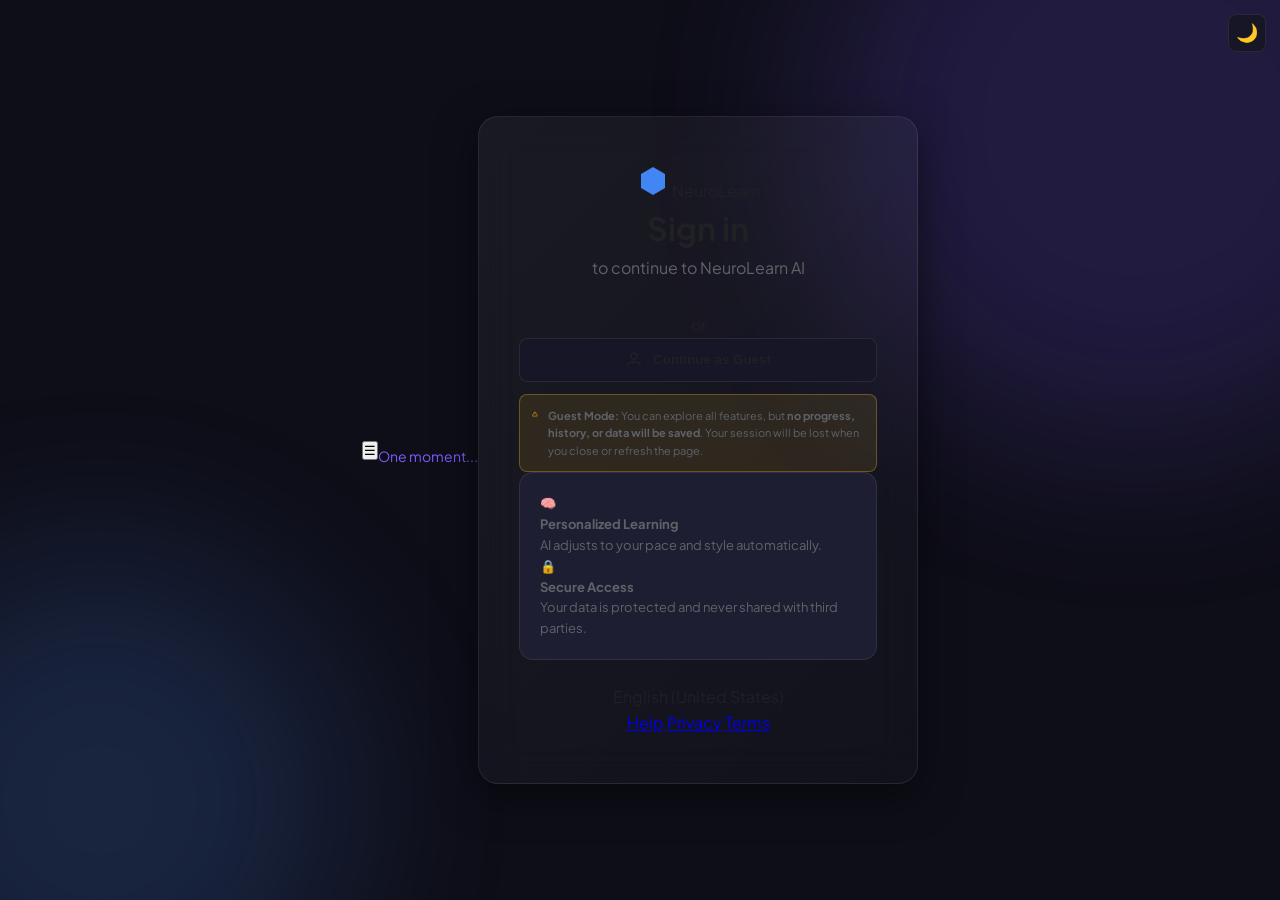
==== commit 7301e045: "feat: Add Day/Night mode and Sidebar collapse features. Overhauled Login UI and optimized layout." ====
--- a/frontend/lesson.html
+++ b/frontend/lesson.html
@@ -9,8 +9,16 @@
 <link rel="stylesheet" href="styles.css">
 <style>
 /* Lesson-specific overrides */
-.lesson-page { margin-left:var(--sidebar-w); padding:28px 32px; min-height:100vh; position:relative; z-index:1; }
+.lesson-page { 
+  margin-left:var(--sidebar-w); 
+  padding:28px 32px; 
+  min-height:100vh; 
+  position:relative; 
+  z-index:1; 
+  transition: margin-left var(--dur-med) var(--ease-smooth);
+}
 @media(max-width:768px){.lesson-page{margin-left:0;padding:16px;}}
+body.sidebar-collapsed .lesson-page { margin-left: var(--sidebar-collapsed-w); }
 
 .lesson-top { display:flex; align-items:center; gap:12px; margin-bottom:24px; flex-wrap:wrap; }
 .back-btn { display:flex; align-items:center; gap:6px; background:var(--surface-2); border:1px solid var(--border);
@@ -135,19 +143,24 @@
 </head>
 <body>
 
+<!-- Mesh background -->
 <div class="mesh-bg">
-  <div class="mesh-orb mesh-orb-1"></div>
-  <div class="mesh-orb mesh-orb-2"></div>
+    <div class="mesh-orb mesh-orb-1"></div>
+    <div class="mesh-orb mesh-orb-2"></div>
 </div>
 
+<!-- Theme toggle -->
+<button class="theme-toggle" id="theme-toggle" title="Toggle Day/Night mode" style="background: rgba(255,255,255,0.05);">
+  <span id="theme-icon">🌙</span>
+</button>
+
 <div id="toast-container"></div>
-
-<!-- Mobile hamburger -->
-<button class="hamburger" id="hamburger">☰</button>
-<div class="sidebar-overlay" id="sidebar-overlay"></div>
 
 <!-- Sidebar -->
 <aside class="sidebar" id="sidebar">
+  <button class="sidebar-toggle" id="sidebar-toggle" title="Shrink Sidebar">
+    <svg width="12" height="12" viewBox="0 0 24 24" fill="none" stroke="currentColor" stroke-width="2.5"><polyline points="15 18 9 12 15 6"/></svg>
+  </button>
   <div class="sidebar-header">
     <a href="index.html" class="logo">
       <div class="logo-icon">🧠</div>
--- a/frontend/styles.css
+++ b/frontend/styles.css
@@ -13,27 +13,27 @@
     /* Gradient tokens */
     --grad-primary:   linear-gradient(135deg, #7c5cfc, #4f8ef7);
     --grad-success:   linear-gradient(135deg, #00d4aa, #00b4d8);
-    --grad-danger:    linear-gradient(135deg, #f05fc0, #f05f5f);
+    --grad-danger:    linear-gradient(135deg, #f05f5f, #c0392b);
     --grad-warm:      linear-gradient(135deg, #fbbf24, #f97316);
-    --grad-glass:     linear-gradient(135deg, rgba(255,255,255,.12), rgba(255,255,255,.04));
-
-    /* Surfaces */
+    --grad-glass:     linear-gradient(135deg, rgba(255,255,255,.05), rgba(255,255,255,.02));
+
+    /* Default Dark Mode (Dark is the base) */
     --bg:            #0e0e18;
     --surface-1:     #161626;
     --surface-2:     #1e1e32;
     --surface-3:     #27273f;
     --border:        rgba(255,255,255,.08);
     --border-hover:  rgba(255,255,255,.16);
-
-    /* Text */
     --text-primary:   #f0f0ff;
-    --text-secondary: rgba(240,240,255,.55);
-    --text-muted:     rgba(240,240,255,.30);
+    --text-secondary: rgba(240,240,255,.65);
+    --text-muted:     rgba(240,240,255,.35);
+    --shadow-base:    rgba(0,0,0,.5);
+    --orb-opacity:    .18;
 
     /* Shadows */
-    --shadow-sm: 0 2px 8px rgba(0,0,0,.35);
-    --shadow-md: 0 6px 24px rgba(0,0,0,.45);
-    --shadow-lg: 0 12px 40px rgba(0,0,0,.55);
+    --shadow-sm: 0 2px 8px var(--shadow-base);
+    --shadow-md: 0 6px 24px var(--shadow-base);
+    --shadow-lg: 0 12px 40px var(--shadow-base);
     --shadow-purple: 0 8px 32px rgba(124,92,252,.35);
 
     /* Shape */
@@ -51,6 +51,23 @@
 
     /* Sidebar */
     --sidebar-w: 240px;
+    --sidebar-collapsed-w: 80px;
+}
+
+/* ── Light Mode Overrides ── */
+[data-theme="light"] {
+    --bg:            #f8f9fc;
+    --surface-1:     #ffffff;
+    --surface-2:     #f1f4f9;
+    --surface-3:     #e2e8f0;
+    --border:        rgba(0,0,0,.06);
+    --border-hover:  rgba(0,0,0,.12);
+    --text-primary:   #1a1a2e;
+    --text-secondary: #4a5568;
+    --text-muted:     #718096;
+    --shadow-base:    rgba(0,0,0,.08);
+    --orb-opacity:    .08;
+    --grad-glass:     linear-gradient(135deg, rgba(255,255,255,.8), rgba(255,255,255,.4));
 }
 
 /* ── Reset ── */
@@ -81,8 +98,9 @@
 }
 .mesh-orb {
     position:absolute; border-radius:50%; filter:blur(90px);
-    opacity:.18; will-change:transform;
+    opacity:var(--orb-opacity); will-change:transform;
     animation: orbFloat 22s var(--ease-smooth) infinite;
+    transition: opacity var(--dur-med);
 }
 .mesh-orb-1 { width:650px; height:650px; background:var(--brand-purple); top:-200px; right:-180px; animation-delay:0s; }
 .mesh-orb-2 { width:500px; height:500px; background:var(--brand-blue); bottom:-150px; left:-150px; animation-delay:-8s; }
@@ -103,7 +121,12 @@
     border-right:1px solid var(--border);
     display:flex; flex-direction:column;
     z-index:200;
-    transition:transform var(--dur-med) var(--ease-smooth);
+    transition: width var(--dur-med) var(--ease-smooth), transform var(--dur-med) var(--ease-smooth);
+    overflow: hidden;
+}
+
+.sidebar.collapsed {
+    width: var(--sidebar-collapsed-w);
 }
 
 .sidebar-header {
@@ -122,12 +145,22 @@
     font-size:18px;
     box-shadow: var(--shadow-purple);
     flex-shrink:0;
+    transition: var(--dur-med);
+}
+.sidebar.collapsed .logo-icon {
+    margin: 0 auto;
 }
 .logo-text {
     font-size:18px; font-weight:800;
     background:var(--grad-primary);
     -webkit-background-clip:text; -webkit-text-fill-color:transparent;
     background-clip:text;
+    transition: opacity var(--dur-fast);
+}
+.sidebar.collapsed .logo-text {
+    opacity: 0;
+    pointer-events: none;
+    width: 0;
 }
 
 /* Nav */
@@ -146,13 +179,24 @@
     font-family:inherit;
     transition: all var(--dur-fast) var(--ease-smooth);
     position:relative;
+    white-space: nowrap;
+}
+.sidebar.collapsed .nav-item {
+    justify-content: center;
+    padding: 10px 0;
 }
 .nav-item .icon { font-size:16px; flex-shrink:0; }
-.nav-item .label { flex:1; text-align:left; }
-.nav-item .nav-badge {
-    font-size:10px; font-weight:700; padding:2px 6px;
-    border-radius:8px; background:var(--grad-primary);
-    color:#fff; line-height:1.4;
+.nav-item .label { 
+    flex:1; text-align:left; 
+    transition: opacity var(--dur-fast);
+}
+.sidebar.collapsed .nav-item .label,
+.sidebar.collapsed .nav-item .nav-badge,
+.sidebar.collapsed .nav-label {
+    opacity: 0;
+    pointer-events: none;
+    width: 0;
+    margin: 0;
 }
 .nav-item:hover { background:var(--surface-2); color:var(--text-primary); transform:translateX(2px); }
 .nav-item.active {
@@ -169,6 +213,12 @@
     display:flex; align-items:center; gap:10px;
     padding:10px; border-radius:var(--radius-sm);
     background:var(--surface-2); margin-bottom:10px;
+    transition: var(--dur-med);
+}
+.sidebar.collapsed .user-card {
+    padding: 10px 0;
+    justify-content: center;
+    background: transparent;
 }
 .user-avatar {
     width:36px; height:36px; border-radius:50%;
@@ -176,10 +226,10 @@
     display:flex; align-items:center; justify-content:center;
     font-size:13px; font-weight:700; color:#fff; flex-shrink:0; overflow:hidden;
 }
-.user-avatar img { width:100%; height:100%; object-fit:cover; }
-.user-info { flex:1; min-width:0; }
-.user-name { font-size:13px; font-weight:600; white-space:nowrap; overflow:hidden; text-overflow:ellipsis; }
-.user-email { font-size:11px; color:var(--text-muted); white-space:nowrap; overflow:hidden; text-overflow:ellipsis; }
+.sidebar.collapsed .user-info, 
+.sidebar.collapsed .logout-btn span {
+    display: none;
+}
 .logout-btn {
     width:100%; padding:9px 12px; border-radius:var(--radius-sm);
     background:none; border:1px solid var(--border);
@@ -188,6 +238,10 @@
     display:flex; align-items:center; justify-content:center; gap:6px;
     transition:all var(--dur-fast);
 }
+.sidebar.collapsed .logout-btn {
+    padding: 9px 0;
+    border: none;
+}
 .logout-btn:hover { border-color:rgba(240,95,95,.5); color:#f05f5f; background:rgba(240,95,95,.08); }
 
 /* ════════════════════════════════════════
@@ -198,6 +252,14 @@
     min-height:100vh;
     padding:28px 32px;
     position:relative; z-index:1;
+    transition: margin-left var(--dur-med) var(--ease-smooth);
+}
+.sidebar.collapsed ~ .main-content {
+    margin-left: var(--sidebar-collapsed-w);
+}
+/* If sidebar is not a sibling, using a global state on body usually works better, but here we can use CSS variables or a class on body. Let's assume body class works too. */
+body.sidebar-collapsed .main-content {
+    margin-left: var(--sidebar-collapsed-w);
 }
 
 /* ── Page Header ── */
@@ -624,16 +686,83 @@
     .actions-grid { grid-template-columns:1fr; }
 }
 
-/* Hamburger for mobile */
-.hamburger {
-    display:none;
-    position:fixed; top:14px; left:14px; z-index:300;
-    background:var(--surface-1); border:1px solid var(--border);
-    border-radius:var(--radius-sm); width:38px; height:38px;
-    align-items:center; justify-content:center;
-    cursor:pointer; font-size:18px;
-}
-@media(max-width:768px) { .hamburger { display:flex; } }
+/* Sidebar Collapse Toggle */
+.sidebar-toggle {
+    position: absolute;
+    top: 22px;
+    right: -12px;
+    width: 24px;
+    height: 24px;
+    background: var(--surface-1);
+    border: 1px solid var(--border);
+    border-radius: 50%;
+    display: flex;
+    align-items: center;
+    justify-content: center;
+    cursor: pointer;
+    z-index: 201;
+    color: var(--text-secondary);
+    box-shadow: var(--shadow-sm);
+    transition: var(--dur-fast);
+}
+.sidebar-toggle:hover {
+    color: var(--brand-purple);
+    transform: scale(1.1);
+}
+.sidebar.collapsed .sidebar-toggle svg {
+    transform: rotate(180deg);
+}
+
+/* Theme Toggle */
+.theme-toggle {
+    position: fixed;
+    top: 14px;
+    right: 14px;
+    z-index: 300;
+    background: var(--surface-1);
+    border: 1px solid var(--border);
+    border-radius: var(--radius-sm);
+    width: 38px;
+    height: 38px;
+    display: flex;
+    align-items: center;
+    justify-content: center;
+    cursor: pointer;
+    font-size: 18px;
+    color: var(--text-secondary);
+    transition: var(--dur-fast);
+}
+.theme-toggle:hover {
+    background: var(--surface-2);
+    color: var(--brand-purple);
+}
+
+/* Lively UI - Hover animations on cards */
+.stat-card:hover .stat-icon {
+    transform: scale(1.2) rotate(5deg);
+    transition: var(--dur-med) var(--ease-spring);
+}
+
+.module-item:hover .mod-status {
+    transform: scale(1.1);
+}
+
+.anim-stagger > * {
+    opacity: 0;
+}
+.anim-stagger.loaded > * {
+    animation: fadeInUp 0.5s var(--ease-spring) forwards;
+}
+/* Stagger delays */
+.anim-stagger.loaded > *:nth-child(1) { animation-delay: 0.1s; }
+.anim-stagger.loaded > *:nth-child(2) { animation-delay: 0.2s; }
+.anim-stagger.loaded > *:nth-child(3) { animation-delay: 0.3s; }
+.anim-stagger.loaded > *:nth-child(4) { animation-delay: 0.4s; }
+
+[data-theme="light"] .glass-card {
+    background: #ffffff;
+    box-shadow: 0 4px 20px rgba(0,0,0,0.04);
+}
 .sidebar-overlay {
     display:none; position:fixed; inset:0; background:rgba(0,0,0,.5);
     z-index:199;
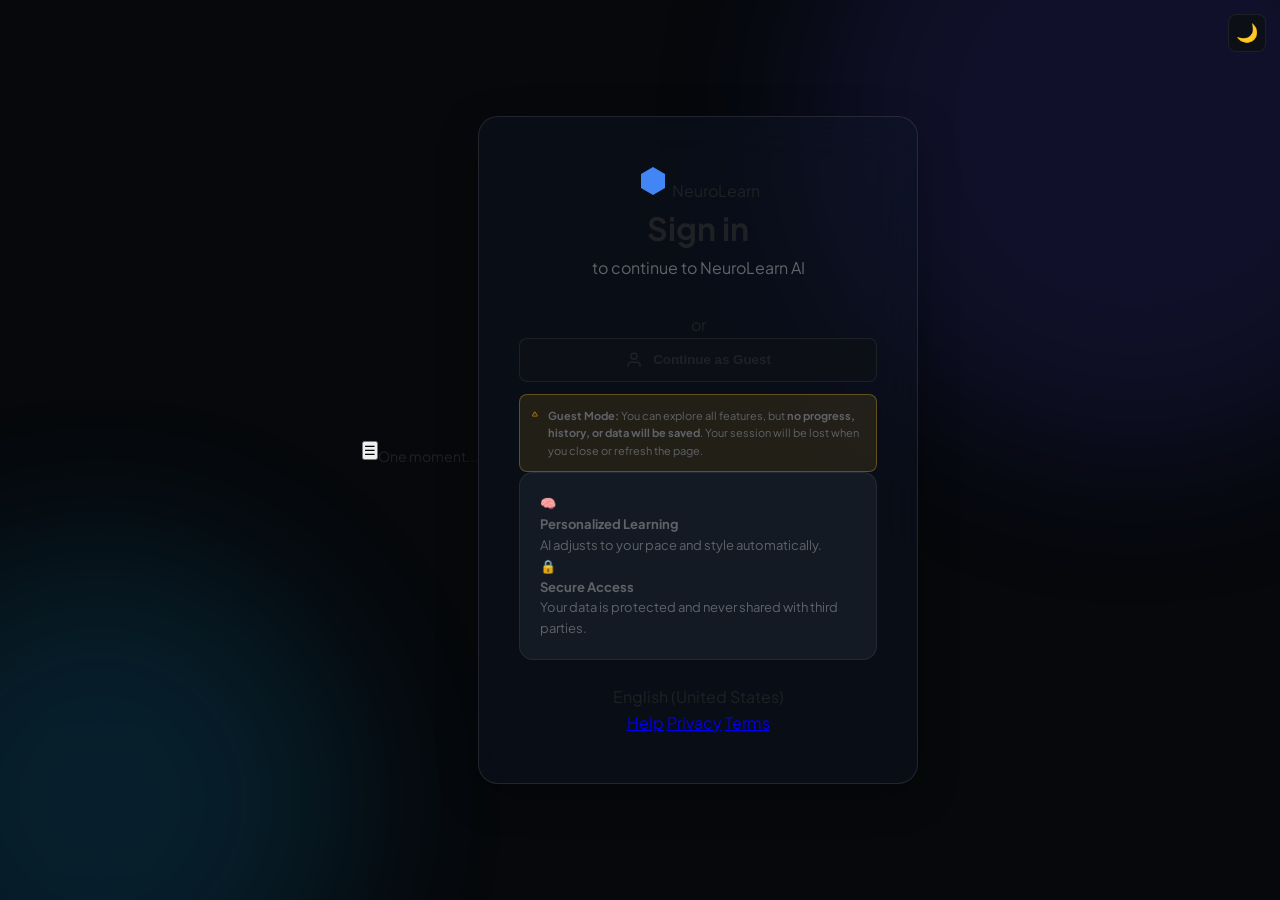
==== commit 76812a2e: "fix: Optimized dashboard alignment post-login and added header sidebar toggle. Updated palette to Oc" ====
--- a/frontend/lesson.html
+++ b/frontend/lesson.html
@@ -10,15 +10,18 @@
 <style>
 /* Lesson-specific overrides */
 .lesson-page { 
-  margin-left:var(--sidebar-w); 
-  padding:28px 32px; 
-  min-height:100vh; 
-  position:relative; 
-  z-index:1; 
+  margin-left: var(--sidebar-w); 
+  padding: 24px 32px; 
+  min-height: 100vh; 
+  position: relative; 
+  z-index: 1; 
   transition: margin-left var(--dur-med) var(--ease-smooth);
 }
+
+.sidebar.collapsed ~ .lesson-page {
+    margin-left: var(--sidebar-collapsed-w);
+}
 @media(max-width:768px){.lesson-page{margin-left:0;padding:16px;}}
-body.sidebar-collapsed .lesson-page { margin-left: var(--sidebar-collapsed-w); }
 
 .lesson-top { display:flex; align-items:center; gap:12px; margin-bottom:24px; flex-wrap:wrap; }
 .back-btn { display:flex; align-items:center; gap:6px; background:var(--surface-2); border:1px solid var(--border);
@@ -195,10 +198,15 @@
 
   <!-- Top bar -->
   <div class="lesson-top anim-rise">
-    <a href="index.html" class="back-btn">
-      <svg width="14" height="14" viewBox="0 0 24 24" fill="none" stroke="currentColor" stroke-width="2"><polyline points="15 18 9 12 15 6"/></svg>
-      Dashboard
-    </a>
+    <div style="display:flex; align-items:center; gap:12px;">
+      <button class="btn-sidebar-toggle" id="btn-sidebar-toggle" title="Toggle Sidebar">
+        <svg width="20" height="20" viewBox="0 0 24 24" fill="none" stroke="currentColor" stroke-width="2"><rect x="3" y="3" width="18" height="18" rx="2" ry="2"/><line x1="9" y1="3" x2="9" y2="21"/></svg>
+      </button>
+      <a href="index.html" class="back-btn">
+        <svg width="14" height="14" viewBox="0 0 24 24" fill="none" stroke="currentColor" stroke-width="2"><polyline points="15 18 9 12 15 6"/></svg>
+        Dashboard
+      </a>
+    </div>
     <div class="lesson-title-area">
       <div class="lesson-title" id="lesson-title">AI Lesson</div>
       <div class="lesson-meta-row">
--- a/frontend/styles.css
+++ b/frontend/styles.css
@@ -4,37 +4,36 @@
    ======================================== */
 
 :root {
-    /* Brand Palette */
-    --brand-purple: #7c5cfc;
-    --brand-blue:   #4f8ef7;
-    --brand-teal:   #00d4aa;
-    --brand-pink:   #f05fc0;
-
-    /* Gradient tokens */
-    --grad-primary:   linear-gradient(135deg, #7c5cfc, #4f8ef7);
-    --grad-success:   linear-gradient(135deg, #00d4aa, #00b4d8);
-    --grad-danger:    linear-gradient(135deg, #f05f5f, #c0392b);
-    --grad-warm:      linear-gradient(135deg, #fbbf24, #f97316);
-    --grad-glass:     linear-gradient(135deg, rgba(255,255,255,.05), rgba(255,255,255,.02));
-
-    /* Default Dark Mode (Dark is the base) */
-    --bg:            #0e0e18;
-    --surface-1:     #161626;
-    --surface-2:     #1e1e32;
-    --surface-3:     #27273f;
-    --border:        rgba(255,255,255,.08);
-    --border-hover:  rgba(255,255,255,.16);
-    --text-primary:   #f0f0ff;
-    --text-secondary: rgba(240,240,255,.65);
-    --text-muted:     rgba(240,240,255,.35);
-    --shadow-base:    rgba(0,0,0,.5);
-    --orb-opacity:    .18;
-
-    /* Shadows */
-    --shadow-sm: 0 2px 8px var(--shadow-base);
-    --shadow-md: 0 6px 24px var(--shadow-base);
-    --shadow-lg: 0 12px 40px var(--shadow-base);
-    --shadow-purple: 0 8px 32px rgba(124,92,252,.35);
+    /* Oceanic Crystal Palette (Vibrant & Soothing) */
+    --brand-indigo: #4f46e5;
+    --brand-blue:   #0ea5e9;
+    --brand-emerald: #10b981;
+    --brand-rose:    #f43f5e;
+    --brand-amber:   #f59e0b;
+
+    /* Primary Accent Gradients */
+    --grad-primary:   linear-gradient(135deg, var(--brand-indigo), var(--brand-blue));
+    --grad-success:   linear-gradient(135deg, var(--brand-emerald), #059669);
+    --grad-danger:    linear-gradient(135deg, var(--brand-rose), #e11d48);
+    --grad-warm:      linear-gradient(135deg, var(--brand-amber), #d97706);
+    
+    /* Crystal Glass Tokens */
+    --glass-border:   rgba(255, 255, 255, 0.1);
+    --glass-bg:       rgba(15, 23, 42, 0.4);
+    --glass-blur:     24px;
+
+    /* Base Surfaces */
+    --bg:            #06080b;
+    --surface-1:     #0c1016;
+    --surface-2:     #131a24;
+    --surface-3:     #1e293b;
+    --border:        rgba(255, 255, 255, 0.07);
+    --border-hover:  rgba(255, 255, 255, 0.14);
+    --text-primary:   #f8fafc;
+    --text-secondary: #94a3b8;
+    --text-muted:     #475569;
+    --shadow-base:    rgba(0,0,0,0.8);
+    --orb-opacity:    0.15;
 
     /* Shape */
     --radius-sm: 8px;
@@ -47,27 +46,24 @@
     --ease-smooth: cubic-bezier(0.4, 0, 0.2, 1);
     --dur-fast:  120ms;
     --dur-med:   260ms;
-    --dur-slow:  420ms;
-
-    /* Sidebar */
     --sidebar-w: 240px;
-    --sidebar-collapsed-w: 80px;
-}
-
-/* ── Light Mode Overrides ── */
+    --sidebar-collapsed-w: 72px;
+}
+
 [data-theme="light"] {
-    --bg:            #f8f9fc;
+    --bg:            #f1f5f9;
     --surface-1:     #ffffff;
-    --surface-2:     #f1f4f9;
+    --surface-2:     #f8fafc;
     --surface-3:     #e2e8f0;
-    --border:        rgba(0,0,0,.06);
-    --border-hover:  rgba(0,0,0,.12);
-    --text-primary:   #1a1a2e;
-    --text-secondary: #4a5568;
-    --text-muted:     #718096;
-    --shadow-base:    rgba(0,0,0,.08);
-    --orb-opacity:    .08;
-    --grad-glass:     linear-gradient(135deg, rgba(255,255,255,.8), rgba(255,255,255,.4));
+    --border:        rgba(0,0,0,0.05);
+    --border-hover:  rgba(0,0,0,0.1);
+    --text-primary:   #0f172a;
+    --text-secondary: #475569;
+    --text-muted:     #94a3b8;
+    --shadow-base:    rgba(15, 23, 42, 0.08);
+    --orb-opacity:    0.06;
+    --glass-border:   rgba(0, 0, 0, 0.05);
+    --glass-bg:       rgba(255, 255, 255, 0.7);
 }
 
 /* ── Reset ── */
@@ -102,9 +98,9 @@
     animation: orbFloat 22s var(--ease-smooth) infinite;
     transition: opacity var(--dur-med);
 }
-.mesh-orb-1 { width:650px; height:650px; background:var(--brand-purple); top:-200px; right:-180px; animation-delay:0s; }
+.mesh-orb-1 { width:650px; height:650px; background:var(--brand-indigo); top:-200px; right:-180px; animation-delay:0s; }
 .mesh-orb-2 { width:500px; height:500px; background:var(--brand-blue); bottom:-150px; left:-150px; animation-delay:-8s; }
-.mesh-orb-3 { width:400px; height:400px; background:var(--brand-teal); top:40%; left:40%; animation-delay:-16s; }
+.mesh-orb-3 { width:450px; height:450px; background:var(--brand-emerald); top:30%; left:20%; animation-delay:-14s; }
 
 @keyframes orbFloat {
     0%,100% { transform:translate(0,0) scale(1); }
@@ -143,7 +139,7 @@
     background:var(--grad-primary);
     display:flex; align-items:center; justify-content:center;
     font-size:18px;
-    box-shadow: var(--shadow-purple);
+    box-shadow: 0 4px 12px rgba(99, 102, 241, 0.3);
     flex-shrink:0;
     transition: var(--dur-med);
 }
@@ -200,10 +196,9 @@
 }
 .nav-item:hover { background:var(--surface-2); color:var(--text-primary); transform:translateX(2px); }
 .nav-item.active {
-    background:rgba(124,92,252,.18);
-    color:var(--brand-purple);
-    font-weight:600;
-    border:1px solid rgba(124,92,252,.25);
+    background: rgba(79, 70, 229, 0.12); /* Indigo-600 background-like */
+    color: var(--brand-indigo);
+    font-weight: 600;
 }
 .nav-divider { margin:8px 12px; border:none; border-top:1px solid var(--border); }
 
@@ -248,12 +243,14 @@
    MAIN CONTENT
 ════════════════════════════════════════ */
 .main-content {
-    margin-left:var(--sidebar-w);
-    min-height:100vh;
-    padding:28px 32px;
-    position:relative; z-index:1;
+    margin-left: var(--sidebar-w);
+    min-height: 100vh;
+    padding: 24px 32px;
+    position: relative; 
     transition: margin-left var(--dur-med) var(--ease-smooth);
-}
+    z-index: 1;
+}
+
 .sidebar.collapsed ~ .main-content {
     margin-left: var(--sidebar-collapsed-w);
 }
@@ -282,11 +279,15 @@
 }
 .btn svg { flex-shrink:0; }
 
-.btn-primary {
-    background:var(--grad-primary); color:#fff;
-    box-shadow:var(--shadow-purple);
-}
-.btn-primary:hover  { transform:translateY(-2px); box-shadow:0 12px 36px rgba(124,92,252,.45); }
+.btn-primary { 
+    background: var(--grad-primary); 
+    color: #fff; 
+    box-shadow: 0 4px 12px rgba(99, 102, 241, 0.3);
+}
+.btn-primary:hover { 
+    box-shadow: 0 6px 20px rgba(99, 102, 241, 0.4);
+    transform: translateY(-1px);
+}
 .btn-primary:active { transform:translateY(0); }
 
 .btn-secondary {
@@ -301,12 +302,34 @@
 .btn-danger { background:var(--grad-danger); color:#fff; }
 .btn-danger:hover { transform:translateY(-2px); }
 
-.btn-ghost { background:none; border:1px solid var(--border); color:var(--text-secondary); }
-.btn-ghost:hover { background:var(--surface-2); color:var(--text-primary); border-color:var(--border-hover); }
-
-.btn-sm { padding:7px 14px; font-size:12px; }
-.btn-lg { padding:14px 28px; font-size:15px; }
-.btn:disabled { opacity:.45; cursor:not-allowed; transform:none !important; }
+.btn-ghost { 
+    background: var(--surface-2); 
+    border: 1px solid var(--border); 
+    color: var(--text-secondary); 
+}
+.btn-ghost:hover { 
+    background: var(--surface-3); 
+    color: var(--text-primary); 
+    border-color: var(--brand-indigo);
+}
+
+.btn-sidebar-toggle {
+    background: var(--surface-2);
+    border: 1px solid var(--border);
+    color: var(--text-secondary);
+    width: 38px; height: 38px;
+    border-radius: 10px;
+    display: flex; align-items: center; justify-content: center;
+    cursor: pointer;
+    transition: all var(--dur-fast) var(--ease-smooth);
+    margin-right: 16px;
+}
+.btn-sidebar-toggle:hover {
+    background: var(--surface-3);
+    color: var(--brand-indigo);
+    border-color: var(--brand-indigo);
+    transform: scale(1.05);
+}
 
 /* Spin inside button */
 .btn .spin {
@@ -325,23 +348,35 @@
     gap:16px;
     margin-bottom:24px;
 }
+
+/* ════════════════════════════════════════
+   CARDS (Crystal Glass)
+   ════════════════════════════════════════ */
+.glass-card {
+    background: var(--glass-bg);
+    backdrop-filter: blur(var(--glass-blur));
+    -webkit-backdrop-filter: blur(var(--glass-blur));
+    border: 1px solid var(--glass-border);
+    border-radius: var(--radius-lg);
+    transition: all var(--dur-med) var(--ease-smooth);
+}
+
 .stat-card {
-    background:var(--surface-1);
-    border:1px solid var(--border);
-    border-radius:var(--radius-md);
-    padding:20px;
-    transition:all var(--dur-med) var(--ease-smooth);
-    position:relative; overflow:hidden;
-    cursor:default;
-}
-.stat-card::after {
-    content:''; position:absolute; bottom:0; left:0; right:0; height:3px;
-    background:var(--grad-primary);
-    transform:scaleX(0); transform-origin:left;
-    transition:transform var(--dur-med) var(--ease-smooth);
-}
-.stat-card:hover { border-color:var(--border-hover); transform:translateY(-3px); box-shadow:var(--shadow-md); }
-.stat-card:hover::after { transform:scaleX(1); }
+    background: var(--surface-1);
+    border: 1px solid var(--border);
+    border-radius: var(--radius-lg);
+    padding: 24px;
+    transition: all var(--dur-med) var(--ease-smooth);
+    position: relative;
+    overflow: hidden;
+    cursor: default;
+}
+
+.stat-card:hover {
+    transform: translateY(-4px);
+    border-color: var(--brand-indigo);
+    box-shadow: 0 12px 30px -10px rgba(99, 102, 241, 0.2);
+}
 
 .stat-header { display:flex; justify-content:space-between; align-items:center; margin-bottom:14px; }
 .stat-icon {
@@ -350,23 +385,12 @@
 }
 .stat-trend {
     font-size:11px; font-weight:700; padding:3px 9px; border-radius:20px;
-    background:rgba(0,212,170,.15); color:var(--brand-teal);
-}
-.stat-trend.down { background:rgba(240,95,95,.15); color:#f05f5f; }
-.stat-value { font-size:32px; font-weight:800; margin-bottom:3px; line-height:1; }
+}
+.stat-trend.up { background:rgba(16, 185, 129, 0.1); color:var(--brand-emerald); }
+.stat-trend.down { background:rgba(244, 63, 94, 0.1); color:var(--brand-rose); }
+
+.stat-value { font-size:32px; font-weight:800; margin-bottom:3px; line-height:1; color: var(--text-primary); }
 .stat-label { font-size:12px; color:var(--text-secondary); font-weight:500; }
-
-/* ════════════════════════════════════════
-   GLASS CARDS
-════════════════════════════════════════ */
-.glass-card {
-    background:var(--surface-1);
-    border:1px solid var(--border);
-    border-radius:var(--radius-lg);
-    overflow:hidden;
-    transition:box-shadow var(--dur-med), border-color var(--dur-med);
-}
-.glass-card:hover { border-color:var(--border-hover); box-shadow:var(--shadow-md); }
 
 .card-head {
     padding:20px 24px;
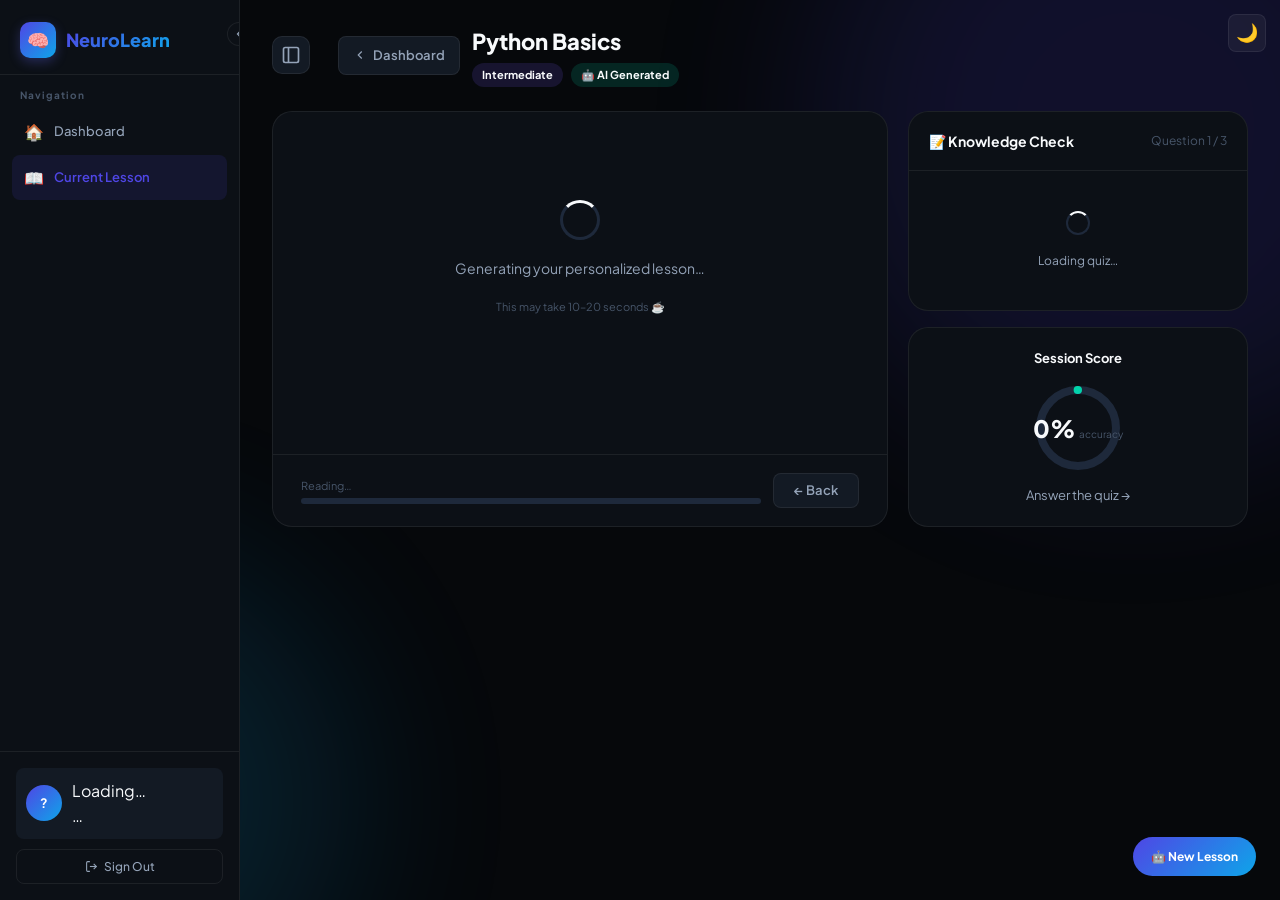
==== commit ed1eba16: "🚀 NEXT GEN Upgrade: Neural Telemetry, AI Command Bar, and Secure Firebase Integration" ====
--- a/frontend/lesson.html
+++ b/frontend/lesson.html
@@ -3,9 +3,14 @@
 <head>
 <meta charset="UTF-8">
 <meta name="viewport" content="width=device-width, initial-scale=1.0">
+<meta name="theme-color" content="#4f46e5">
 <title>Lesson — NeuroLearn AI</title>
 <meta name="description" content="AI-generated adaptive lesson with quiz.">
-<link href="https://fonts.googleapis.com/css2?family=Plus+Jakarta+Sans:wght@400;500;600;700;800&display=swap" rel="stylesheet">
+<meta name="robots" content="noindex, nofollow">
+<link rel="icon" type="image/svg+xml" href="data:image/svg+xml,<svg xmlns='http://www.w3.org/2000/svg' viewBox='0 0 100 100'><text y='.9em' font-size='90'>🧠</text></svg>">
+<link rel="preconnect" href="https://fonts.googleapis.com">
+<link rel="preconnect" href="https://fonts.gstatic.com" crossorigin>
+<link href="https://fonts.googleapis.com/css2?family=Plus+Jakarta+Sans:wght@400;500;600;700;800&display=swap" rel="stylesheet" media="print" onload="this.media='all'">
 <link rel="stylesheet" href="styles.css">
 <style>
 /* Lesson-specific overrides */
--- a/frontend/styles.css
+++ b/frontend/styles.css
@@ -48,6 +48,11 @@
     --dur-med:   260ms;
     --sidebar-w: 240px;
     --sidebar-collapsed-w: 72px;
+
+    /* Next Gen: Holographic & Neural */
+    --hologram-cyan:  rgba(0, 255, 255, 0.15);
+    --hologram-scan:  rgba(255, 255, 255, 0.05);
+    --neural-wave:   rgba(99, 102, 241, 0.3);
 }
 
 [data-theme="light"] {
@@ -62,8 +67,27 @@
     --text-muted:     #94a3b8;
     --shadow-base:    rgba(15, 23, 42, 0.08);
     --orb-opacity:    0.06;
-    --glass-border:   rgba(0, 0, 0, 0.05);
+    --glass-border:   rgba(0, 0, 0, 0.08);
     --glass-bg:       rgba(255, 255, 255, 0.7);
+    --glass-blur:     24px;
+}
+
+/* ── Skip Link (Accessibility) ── */
+.skip-link {
+    position: absolute;
+    top: -100px;
+    left: 50%;
+    transform: translateX(-50%);
+    background: var(--grad-primary);
+    color: #fff;
+    padding: 12px 24px;
+    border-radius: var(--radius-md);
+    font-weight: 700;
+    z-index: 10000;
+    transition: top 0.3s var(--ease-smooth);
+}
+.skip-link:focus {
+    top: 12px;
 }
 
 /* ── Reset ── */
@@ -261,9 +285,36 @@
 
 /* ── Page Header ── */
 .page-header { margin-bottom:28px; }
-.header-row { display:flex; justify-content:space-between; align-items:center; gap:16px; flex-wrap:wrap; }
+.header-main { display:flex; justify-content:space-between; align-items:center; gap:20px; flex-wrap:wrap; }
+.header-left { display:flex; align-items:center; gap:16px; flex:1; }
+.header-titles { min-width: 150px; }
 .page-title { font-size:28px; font-weight:800; margin-bottom:4px; }
 .page-subtitle { font-size:14px; color:var(--text-secondary); }
+
+.search-container {
+    position: relative;
+    max-width: 400px;
+    width: 100%;
+}
+.search-input {
+    padding-right: 40px !important;
+    background: var(--surface-1) !important;
+    border: 1px solid var(--border) !important;
+    border-radius: var(--radius-md) !important;
+}
+.search-kbd {
+    position: absolute;
+    right: 12px;
+    top: 50%;
+    transform: translateY(-50%);
+    background: var(--surface-3);
+    border: 1px solid var(--border);
+    padding: 2px 8px;
+    border-radius: 4px;
+    font-size: 10px;
+    color: var(--text-muted);
+    pointer-events: none;
+}
 .header-actions { display:flex; gap:10px; }
 
 /* ════════════════════════════════════════
@@ -359,6 +410,30 @@
     border: 1px solid var(--glass-border);
     border-radius: var(--radius-lg);
     transition: all var(--dur-med) var(--ease-smooth);
+    position: relative;
+    overflow: hidden;
+}
+
+/* Holographic Scanline Effect */
+.glass-card::after {
+    content: '';
+    position: absolute;
+    top: -100%;
+    left: 0;
+    width: 100%;
+    height: 100%;
+    background: linear-gradient(
+        to bottom,
+        transparent,
+        var(--hologram-scan) 50%,
+        transparent
+    );
+    pointer-events: none;
+    transition: 0.8s var(--ease-smooth);
+}
+
+.glass-card:hover::after {
+    top: 100%;
 }
 
 .stat-card {
@@ -681,6 +756,27 @@
 .anim-fade-in  { animation:fadeIn .5s var(--ease-smooth) both; }
 .anim-rise     { animation:fadeInUp .5s var(--ease-spring) both; }
 .anim-scale    { animation:scaleIn .4s var(--ease-spring) both; }
+
+/* Neural Waveforms */
+.neural-wave-container {
+    height: 60px;
+    display: flex;
+    align-items: flex-end;
+    gap: 3px;
+    margin-top: 15px;
+}
+.wave-bar {
+    flex: 1;
+    background: var(--grad-primary);
+    border-radius: 2px 2px 0 0;
+    animation: wavePulse 1.5s infinite var(--ease-smooth);
+    min-height: 4px;
+}
+
+@keyframes wavePulse {
+    0%, 100% { height: 20%; opacity: 0.5; }
+    50%      { height: 80%; opacity: 1; }
+}
 
 /* ════════════════════════════════════════
    GUEST BANNER
@@ -792,3 +888,15 @@
     z-index:199;
 }
 .sidebar-overlay.open { display:block; }
+
+.logo-text.glitch:hover {
+    animation: text-glitch 0.3s cubic-bezier(.25, .46, .45, .94) both infinite;
+}
+@keyframes text-glitch {
+    0%   { transform: translate(0); text-shadow: none; }
+    20%  { transform: translate(-2px, 2px); text-shadow: 2px 0 #ff00c1, -2px 0 #00fff9; }
+    40%  { transform: translate(-2px, -2px); text-shadow: 2px 0 #ff00c1, -2px 0 #00fff9; }
+    60%  { transform: translate(2px, 2px); text-shadow: 2px 0 #ff00c1, -2px 0 #00fff9; }
+    100% { transform: translate(0); text-shadow: none; }
+}
+
